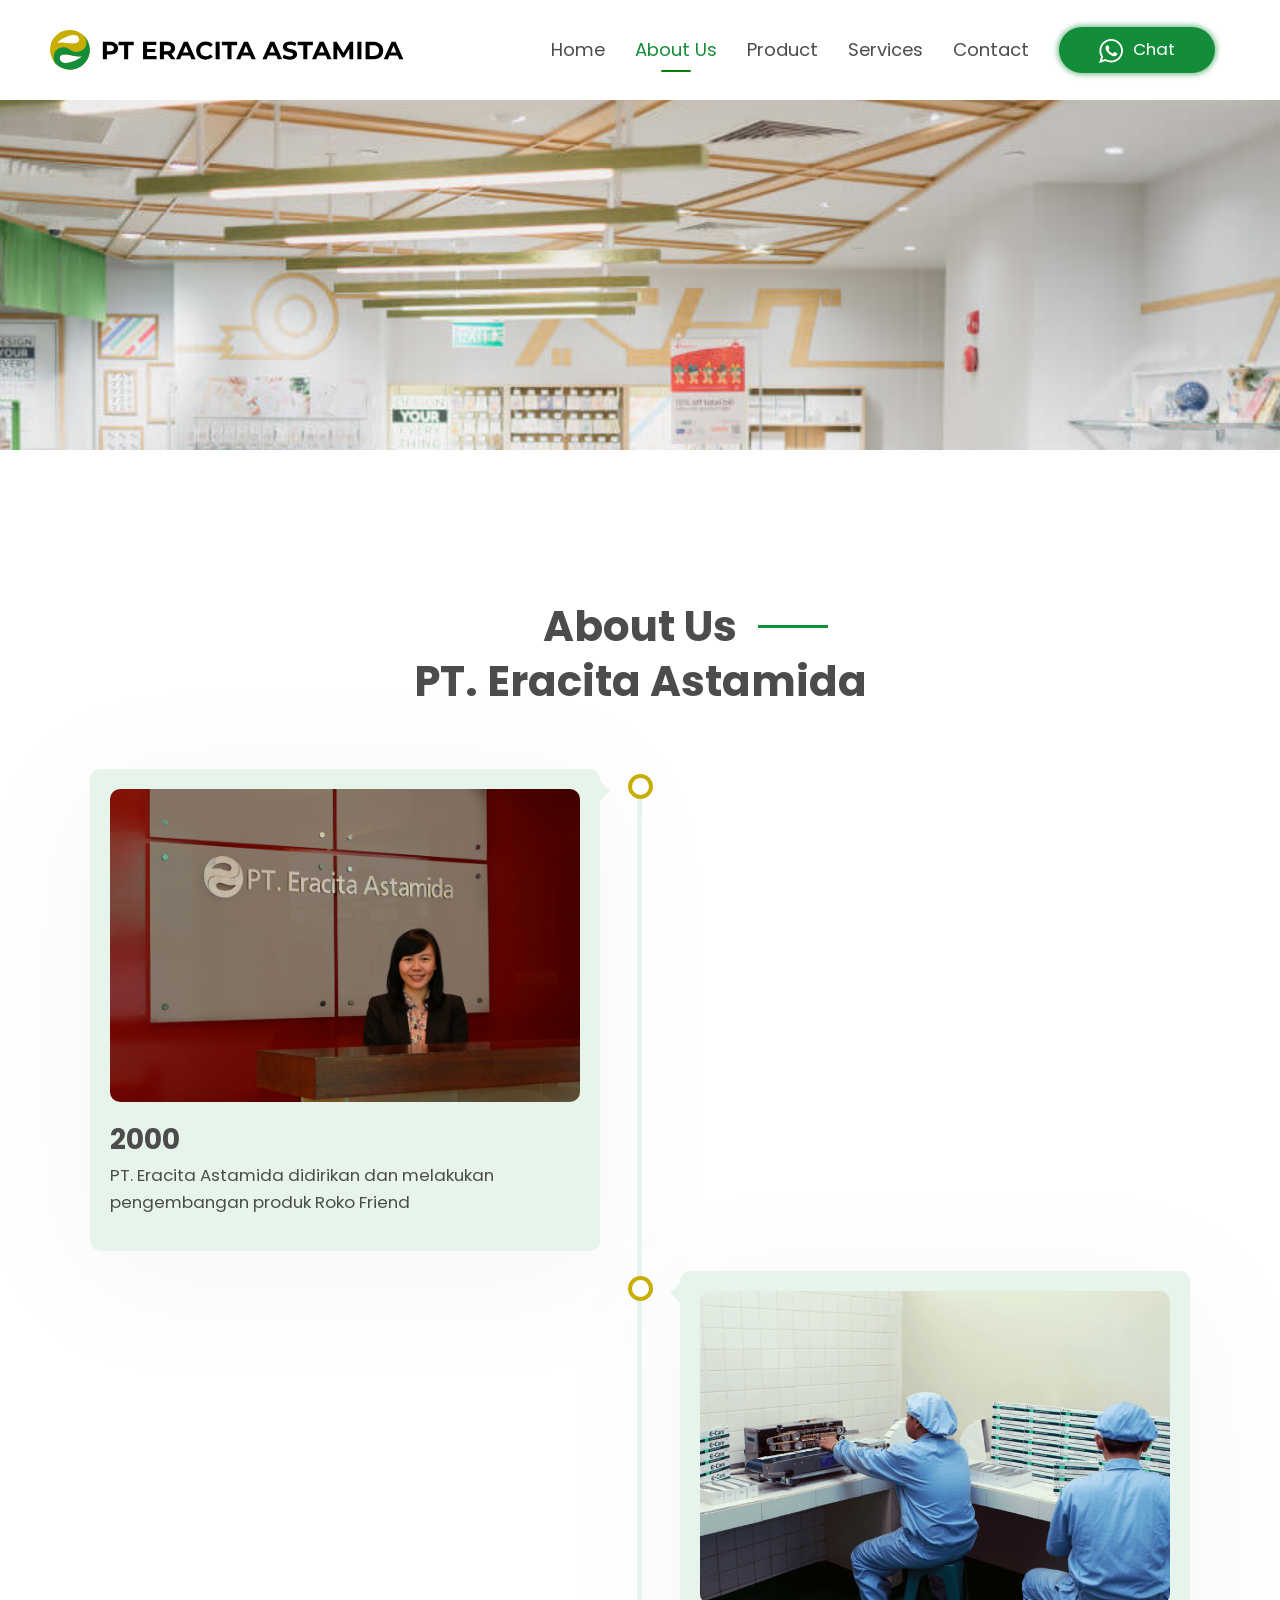
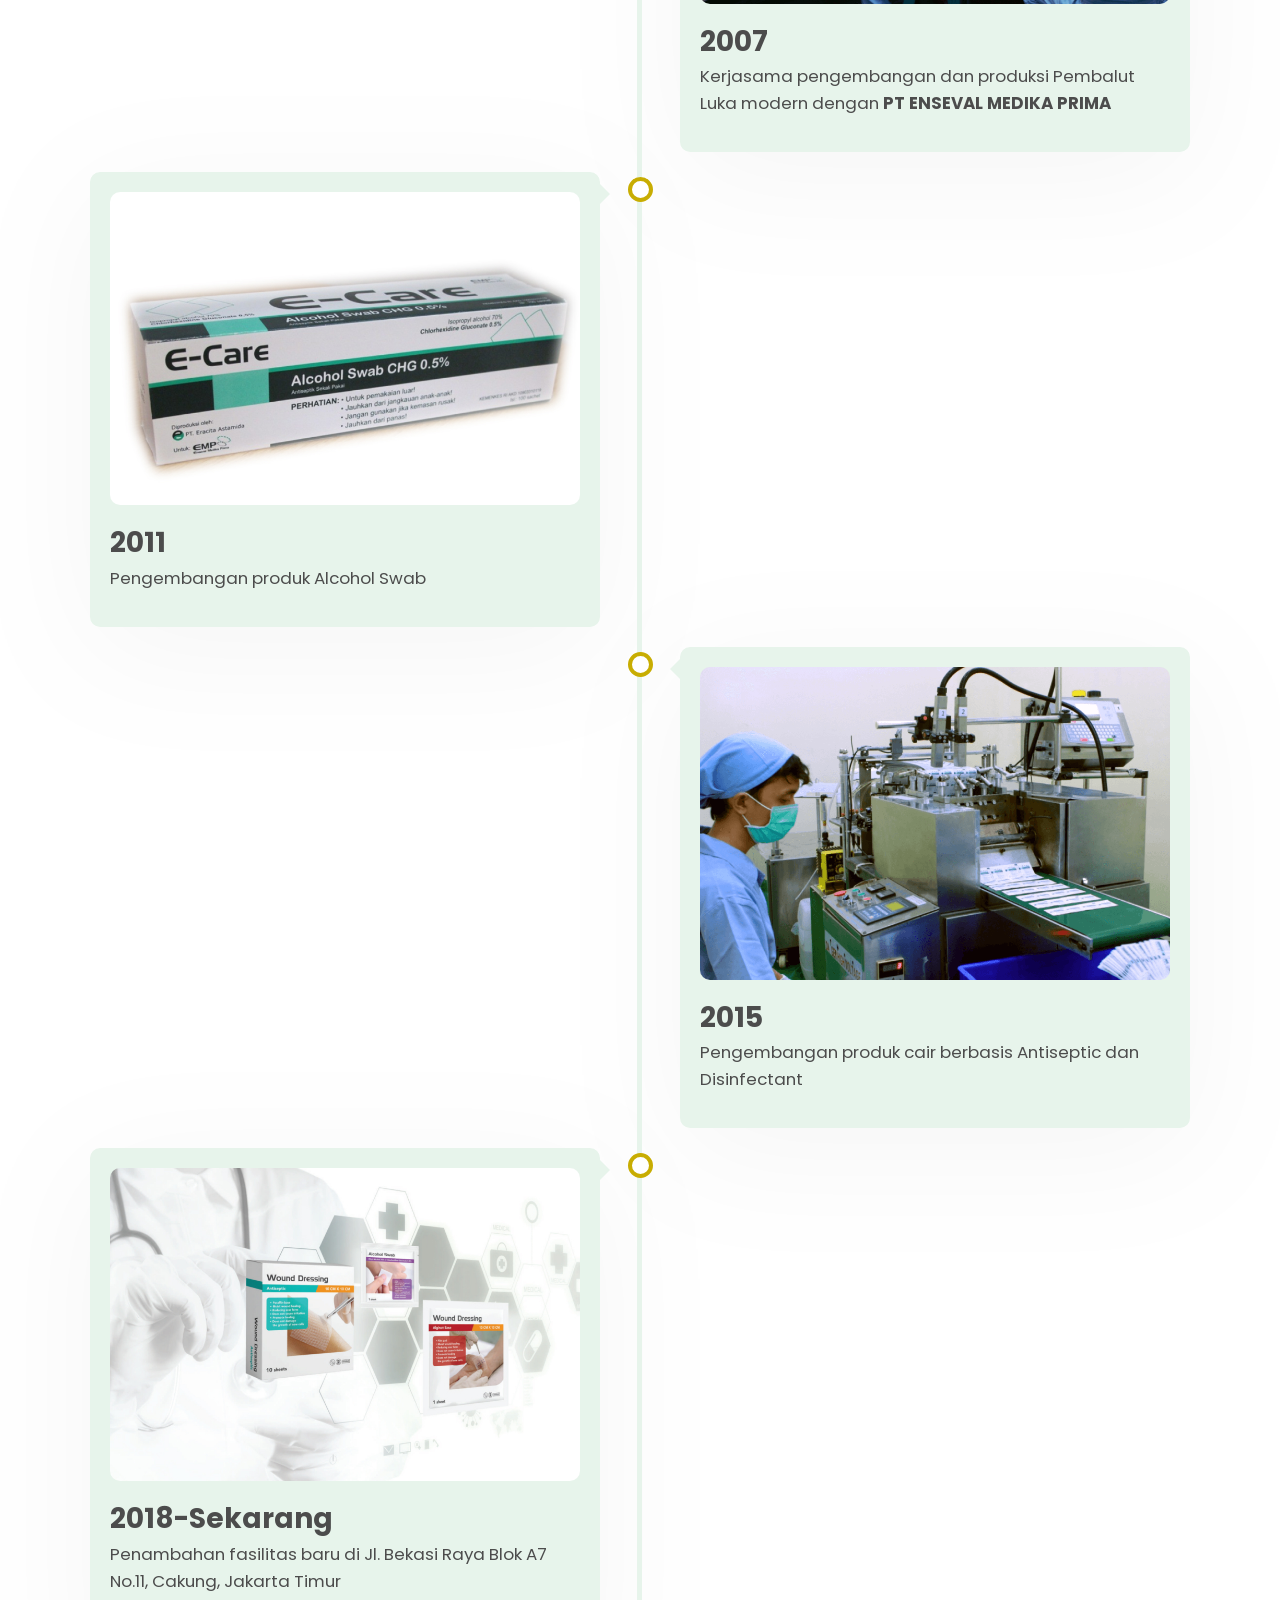
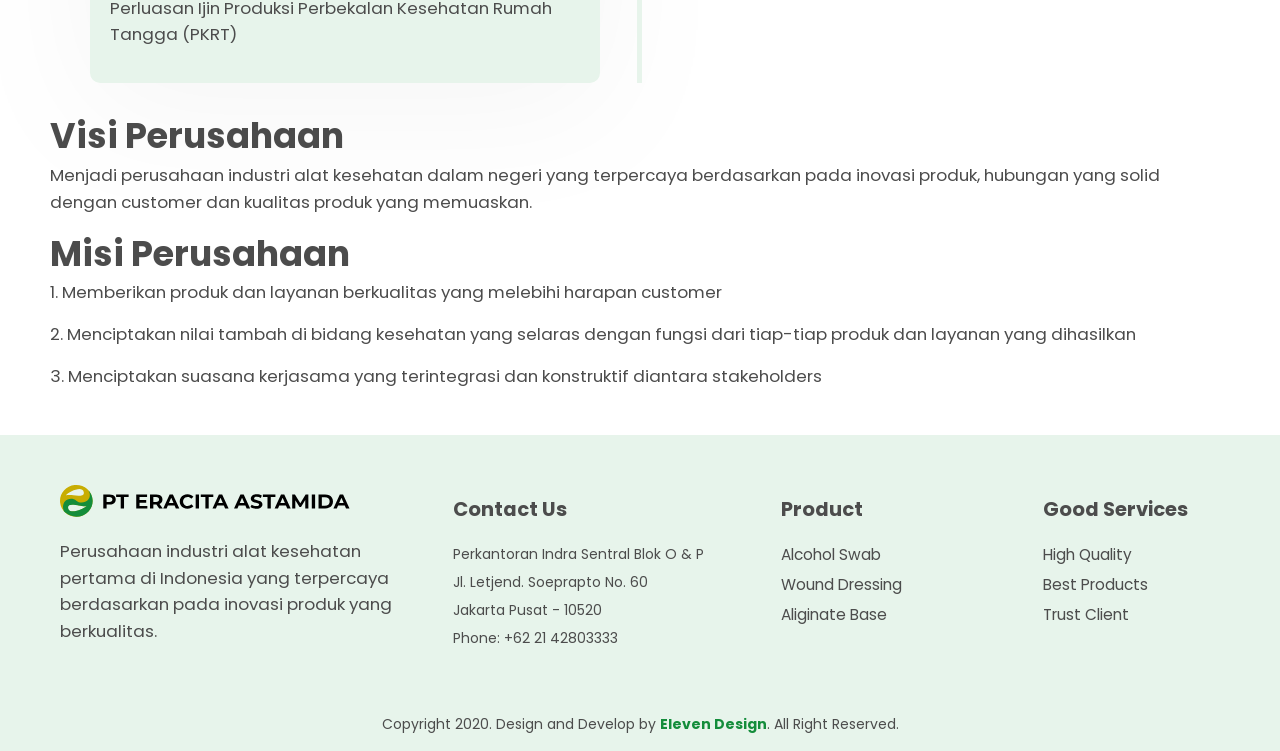
==== about.html @ c73af358 "First Push" ====
<!DOCTYPE html>
<html lang="en">
<head>
    <meta charset="UTF-8">
    <meta name="viewport" content="width=device-width, initial-scale=1.0">
    <meta http-equiv="X-UA-Compatible" content="ie=edge">
    <title>Eracita Astamida - Industri Alat Kesehatan dan Medis di Indonesia</title>
    <meta name="description" content="Leading Sector Industri Alat Kesehatan dan Medis di Indonesia">
    <meta name="keywords" content="alat kesehatan, alat medis, kosmetik, skin care, industri kesehatan, farmasi">
    <link rel="shortcut icon" href="images/favicon.png" type="image/x-icon">

    <!-- CSS -->
    <link type="text/css" rel="stylesheet" href="css/style.min.css" />
    <link type="text/css" rel="stylesheet" href="css/animate.min.css" />
    <link type="text/css" rel="stylesheet" href="js/slick/slick.css">
    <link type="text/css" rel="stylesheet" href="js/slick/slick-theme.css">

    <!-- Font -->
    <link href="https://fonts.googleapis.com/css?family=Poppins&display=swap" rel="stylesheet">
    <link href="https://fonts.googleapis.com/css?family=Noto+Sans&display=swap" rel="stylesheet">
    <link href="https://fonts.googleapis.com/css?family=Playfair+Display&display=swap" rel="stylesheet">
</head>
<body>

    <!--Header-->
    <div class="header">
      <div class="container">    
        <nav>
          <div class="logo">
            <a href="index.html">
              <img src="images/logo-eracita.svg" alt="">
            </a>
          </div>
          <div class="navigation">
            <ul>
              <li><a href="index.html">Home</a></li>
              <li class="active"><a href="about.html">About Us</a></li>
              <li><a href="product.html">Product</a></li>
              <li><a href="services.html">Services</a></li>
              <li><a href="contact.html">Contact</a></li>
              <li class="navigation__cta">
                <a href="https://api.whatsapp.com/send?phone=6285776097775&text=Hallo%20Eracita%20Astamida,%20Saya%20ingin%20menanyakan%20sesuatu%20untuk%20Kerjasama."
                    class="btn btn__primary"
                    target="_blank"
                >
                  <i><img src="images/svg/whatsapp.svg" alt=""></i>
                  Chat
                </a>
              </li>
            </ul>
          </div>
          <!--Hamburger Menu-->
          <div class="visible-xs menu__mobile">
            <div id="nav-icon1">
              <span></span>
              <span></span>
              <span></span>
            </div>
          </div>
        </nav>      
      </div>
    </div>

    <!-- Banner Page -->
    <div class="banner banner__about"></div>

    <!-- About -->
    <section class="page about valign" id="about">      
      <div class="container">
        <!--About Us-->
        <div class="page__title text-center">
          <h1 class="wow fadeInUp">
            About Us <br> 
            PT. Eracita Astamida
          </h1>
        </div>
        <!--Timeline-->
        <div class="timeline">
          <div class="wrapper left">
            <div class="content">
              <div class="image">
                <img src="images/about-1.jpg" alt="">
              </div>
              <h2>2000</h2>
              <p> 
                PT. Eracita Astamida didirikan dan melakukan pengembangan produk Roko Friend
              </p>
            </div>
          </div>
          <div class="wrapper right">
            <div class="content">
              <div class="image">
                <img src="images/slide3.png" alt="">
              </div>
              <h2>2007</h2>
              <p> 
                Kerjasama pengembangan dan produksi Pembalut Luka modern dengan <strong> PT ENSEVAL MEDIKA PRIMA </strong>
              </p>
            </div>
          </div>
          <div class="wrapper left">
            <div class="content">
              <div class="image">
                <img src="images/about-2.jpg" alt="">
              </div>
              <h2>2011</h2>
              <p> 
                Pengembangan produk Alcohol Swab
              </p>
            </div>
          </div>
          <div class="wrapper right">
            <div class="content">
              <div class="image">
                <img src="images/slide2.png" alt="">
              </div>
              <h2>2015</h2>
              <p> 
                Pengembangan produk cair berbasis Antiseptic dan Disinfectant
              </p>
            </div>
          </div>
          <div class="wrapper left">
            <div class="content">
              <div class="image">
                <img src="images/banner-5.jpg" alt="">
              </div>
              <h2>2018-Sekarang</h2>
              <p> 
                Penambahan fasilitas baru di Jl. Bekasi Raya Blok A7 No.11, Cakung, Jakarta Timur
                <br>
                Perluasan Ijin Produksi Perbekalan Kesehatan Rumah Tangga (PKRT)      
              </p>
            </div>
          </div>
        </div>

        <div class="visi-misi mt2">
          <!--Visi-->
          <h1 class="wow fadeInUp">
            Visi Perusahaan
          </h1>
          <div class="page__content">
            <p class="wow fadeInUp">Menjadi perusahaan industri alat kesehatan dalam negeri yang terpercaya berdasarkan pada inovasi produk, hubungan yang solid dengan customer dan kualitas produk yang memuaskan.</p>
          </div>
          <!--Misi-->
          <h1 class="wow fadeInUp">
            Misi Perusahaan
          </h1>
          <div class="page__content wow fadeInUp">          
            <p>1. Memberikan produk dan layanan berkualitas yang melebihi harapan customer</p>
            <p>2. Menciptakan nilai tambah di bidang kesehatan yang selaras dengan fungsi dari tiap-tiap produk dan layanan yang dihasilkan</p>
            <p>3. Menciptakan suasana kerjasama yang terintegrasi dan konstruktif diantara stakeholders</p>            
          </div>
        </div>
      </div>
    </section>

    <!-- Footer -->
    <footer class="footer page__half valign">
      <div class="container">
        <div class="row footer__content">
          <div class="col-sm-4 wow fadeInUp" data-wow-duration="1s" data-wow-delay="0.8s">
            <div class="brand">
              <div class="logo">
                <img src="images/logo-eracita.svg" alt="">
              </div>
              <p>Perusahaan industri alat kesehatan pertama di Indonesia yang terpercaya berdasarkan pada inovasi produk yang berkualitas. </p>
            </div>  
          </div>
          <div class="col-sm-8">
            <div class="details">
              <div class="row subinfo">
                <div class="col-sm-5 item wow fadeInUp" data-wow-duration="1s" data-wow-delay="1.1s">
                  <div class="item__title">
                    Contact Us
                  </div>
                  <div class="item__desc">          
                      <ul>
                        <li>Perkantoran Indra Sentral Blok O & P</li>
                        <li>Jl. Letjend. Soeprapto No. 60</li>
                        <li>Jakarta Pusat - 10520</li>
                        <li>Phone: +62 21 42803333</li>
                      </ul>   
                  </div>
                </div>
                <div class="col-sm-4 item wow fadeInUp" data-wow-duration="1s" data-wow-delay="1.4s">
                  <div class="item__title">
                    Product
                  </div>
                  <div class="item__desc">
                    <ul>
                      <li><a href="">Alcohol Swab</a></li>
                      <li><a href="">Wound Dressing</a></li>
                      <li><a href="">Aliginate Base</a></li>
                    </ul>
                  </div>
                </div>
                <div class="col-sm-3 item wow fadeInUp" data-wow-duration="1s" data-wow-delay="1.7s">
                  <div class="item__title">
                    Good Services
                  </div>
                  <div class="item__desc">
                    <ul>
                      <li><a href="">High Quality</a></li>
                      <li><a href="">Best Products</a></li>
                      <li><a href="">Trust Client</a></li>
                    </ul>
                  </div>
                </div>
              </div>
            </div>
          </div>
        </div>
        <div class="copyright">
            <p>Copyright 2020. Design and Develop by <a href="http://eleven.iceass.id" target="_blank"> Eleven Design</a>. All Right Reserved.</p>
        </div>
      </div>
    </footer>

    <!--Back to Top-->
    <div class="backtop">
      <img src="images/svg/arrow-up.svg" alt="">
    </div>

    <!-- Plugin Js -->
    <script src="js/jquery.min.js"  type="text/javascript"></script>
    <script src="js/slick/slick.min.js"  type="text/javascript"></script>
    <script src="js/wow.min.js" type="text/javascript"></script>
    <script src="js/main.js"  type="text/javascript"></script>

</body>
</html>
---- css/style.min.css ----
/*=================================================================
    Company      : Eleven Digital Creative 
    Document     : CSS
    Author       : Muhamad Ambrikom Tidar
    Project Name : Eracita Astamida - Company Profile
    Year		 : 2020
=================================================================*/
/*--------------------------------------------------------------
>>> TABLE OF CONTENTS BASE CSS Documentation:
----------------------------------------------------------------
1.0 Color Base
	1.1 Font Color
  1.2 Social Color
  1.3 Gradient
2.0 Font
3.0 Media Query
  3.1 Grid
4.0 Animation
  4.1 Scale
  4.2 Position
5.0 Utilities
  5.1 Border
  5.2 Clearing

--------------------------------------------------------------*/
@font-face {
  font-family: 'proxima_novaregular';
  src: url("../fonts/proximanova-regular-webfont.woff2") format("woff2"), url("../fonts/proximanova-regular-webfont.woff") format("woff");
  font-weight: normal;
  font-style: normal;
}

*, *:before, *:after {
  box-sizing: border-box;
}

html {
  margin: 0;
  padding: 0;
  scroll-behavior: smooth;
}

body {
  background: #ffffff;
  font-family: "Poppins", sans-serif;
  font-size: 14px;
  font-weight: 400;
  line-height: 1.3;
  -webkit-text-size-adjust: 100%;
  -ms-text-size-adjust: 100%;
  -webkit-font-smoothing: antialiased;
  margin: 0;
  padding: 0;
}

article,
aside,
details,
figcaption,
figure,
footer,
header,
hgroup,
nav,
section {
  display: block;
}

a {
  color: inherit;
  text-decoration: none;
  vertical-align: top;
  outline: 0;
  transition: all 0.2s ease;
}

a:hover {
  text-decoration: none;
}

a:focus,
button:focus {
  outline: 0;
  outline: -webkit-focus-ring-color auto 0;
  outline-offset: 0;
}

img {
  max-width: 100%;
  width: auto;
  height: auto;
  vertical-align: top;
  border: 0;
  -ms-interpolation-mode: bicubic;
}

table {
  border-collapse: collapse;
}

iframe {
  border: none;
  vertical-align: top;
}

li, ul, ol {
  margin: 0;
  padding: 0;
}

ul li {
  display: inline-block;
  list-style: none;
  vertical-align: top;
}

input,
button,
select,
textarea {
  font-family: inherit;
  font-size: inherit;
  line-height: inherit;
}

input:focus::-webkit-input-placeholder,
input:focus:-moz-placeholder,
input:focus::-moz-placeholder,
input:focus:-ms-input-placeholder {
  color: transparent;
}

input[type=button],
input[type=checkbox],
input[type=radio],
input[type=reset],
input[type=submit],
label, select {
  cursor: pointer;
}

input[type=search] {
  box-sizing: content-box;
  -webkit-appearance: textfield;
}

input[type=search]::-webkit-search-cancel-button,
input[type=search]::-webkit-search-decoration {
  -webkit-appearance: none;
}

button, input[type="button"],
input[type="checkbox"],
input[type="radio"],
input[type="reset"],
input[type="submit"],
label,
select {
  cursor: pointer;
}

textarea {
  overflow: auto;
  vertical-align: top;
}

h1, h2, h3, h4, h5, h6 {
  margin: 0;
  line-height: 1.2;
  color: inherit;
  text-rendering: optimizelegibility;
}

h1, h2, h3 {
  line-height: 1.3;
}

h1 {
  font-size: 2.5em;
}

h2 {
  font-size: 2em;
}

h3 {
  font-size: 1.2857em;
}

h4 {
  font-size: 1em;
}

h5 {
  font-size: .9375em;
}

h6 {
  font-size: .786em;
}

p {
  line-height: 1.6;
  margin: 3px 0 15px;
}

@media (min-width: 768px) {
  .container {
    width: 750px;
  }
}

@media (min-width: 992px) {
  .container {
    width: 970px;
  }
}

@media (min-width: 1200px) {
  .container {
    width: 1100px;
  }
}

img {
  vertical-align: middle;
}

.img-responsive {
  display: block;
  max-width: 100%;
  height: auto;
  width: 100%;
}

.container {
  margin-right: auto;
  margin-left: auto;
  padding-left: 10px;
  padding-right: 10px;
}

.row {
  margin-left: -10px;
  margin-right: -10px;
}

.container-fluid {
  margin-right: auto;
  margin-left: auto;
}

.col-xs-1, .col-sm-1, .col-md-1, .col-lg-1, .col-xs-2, .col-sm-2, .col-md-2, .col-lg-2, .col-xs-3, .col-sm-3, .col-md-3, .col-lg-3, .col-xs-4, .col-sm-4, .col-md-4, .col-lg-4, .col-xs-5, .col-sm-5, .col-md-5, .col-lg-5, .col-xs-6, .col-sm-6, .col-md-6, .col-lg-6, .col-xs-7, .col-sm-7, .col-md-7, .col-lg-7, .col-xs-8, .col-sm-8, .col-md-8, .col-lg-8, .col-xs-9, .col-sm-9, .col-md-9, .col-lg-9, .col-xs-10, .col-sm-10, .col-md-10, .col-lg-10, .col-xs-11, .col-sm-11, .col-md-11, .col-lg-11, .col-xs-12, .col-sm-12, .col-md-12, .col-lg-12 {
  position: relative;
  min-height: 1px;
  padding-left: 10px;
  padding-right: 10px;
}

.col-xs-1, .col-xs-2, .col-xs-3, .col-xs-4, .col-xs-5, .col-xs-6, .col-xs-7, .col-xs-8, .col-xs-9, .col-xs-10, .col-xs-11, .col-xs-12 {
  float: left;
}

.col-xs-12 {
  width: 100%;
}

.col-xs-11 {
  width: 91.66666667%;
}

.col-xs-10 {
  width: 83.33333333%;
}

.col-xs-9 {
  width: 75%;
}

.col-xs-8 {
  width: 66.66666667%;
}

.col-xs-7 {
  width: 58.33333333%;
}

.col-xs-6 {
  width: 50%;
}

.col-xs-5 {
  width: 41.66666667%;
}

.col-xs-4 {
  width: 33.33333333%;
}

.col-xs-3 {
  width: 25%;
}

.col-xs-2 {
  width: 16.66666667%;
}

.col-xs-1 {
  width: 8.33333333%;
}

.col-xs-pull-12 {
  right: 100%;
}

.col-xs-pull-11 {
  right: 91.66666667%;
}

.col-xs-pull-10 {
  right: 83.33333333%;
}

.col-xs-pull-9 {
  right: 75%;
}

.col-xs-pull-8 {
  right: 66.66666667%;
}

.col-xs-pull-7 {
  right: 58.33333333%;
}

.col-xs-pull-6 {
  right: 50%;
}

.col-xs-pull-5 {
  right: 41.66666667%;
}

.col-xs-pull-4 {
  right: 33.33333333%;
}

.col-xs-pull-3 {
  right: 25%;
}

.col-xs-pull-2 {
  right: 16.66666667%;
}

.col-xs-pull-1 {
  right: 8.33333333%;
}

.col-xs-pull-0 {
  right: auto;
}

.col-xs-push-12 {
  left: 100%;
}

.col-xs-push-11 {
  left: 91.66666667%;
}

.col-xs-push-10 {
  left: 83.33333333%;
}

.col-xs-push-9 {
  left: 75%;
}

.col-xs-push-8 {
  left: 66.66666667%;
}

.col-xs-push-7 {
  left: 58.33333333%;
}

.col-xs-push-6 {
  left: 50%;
}

.col-xs-push-5 {
  left: 41.66666667%;
}

.col-xs-push-4 {
  left: 33.33333333%;
}

.col-xs-push-3 {
  left: 25%;
}

.col-xs-push-2 {
  left: 16.66666667%;
}

.col-xs-push-1 {
  left: 8.33333333%;
}

.col-xs-push-0 {
  left: auto;
}

.col-xs-offset-12 {
  margin-left: 100%;
}

.col-xs-offset-11 {
  margin-left: 91.66666667%;
}

.col-xs-offset-10 {
  margin-left: 83.33333333%;
}

.col-xs-offset-9 {
  margin-left: 75%;
}

.col-xs-offset-8 {
  margin-left: 66.66666667%;
}

.col-xs-offset-7 {
  margin-left: 58.33333333%;
}

.col-xs-offset-6 {
  margin-left: 50%;
}

.col-xs-offset-5 {
  margin-left: 41.66666667%;
}

.col-xs-offset-4 {
  margin-left: 33.33333333%;
}

.col-xs-offset-3 {
  margin-left: 25%;
}

.col-xs-offset-2 {
  margin-left: 16.66666667%;
}

.col-xs-offset-1 {
  margin-left: 8.33333333%;
}

.col-xs-offset-0 {
  margin-left: 0%;
}

@media (min-width: 768px) {
  .col-sm-1, .col-sm-2, .col-sm-3, .col-sm-4, .col-sm-5, .col-sm-6, .col-sm-7, .col-sm-8, .col-sm-9, .col-sm-10, .col-sm-11, .col-sm-12 {
    float: left;
  }
  .col-sm-12 {
    width: 100%;
  }
  .col-sm-11 {
    width: 91.66666667%;
  }
  .col-sm-10 {
    width: 83.33333333%;
  }
  .col-sm-9 {
    width: 75%;
  }
  .col-sm-8 {
    width: 66.66666667%;
  }
  .col-sm-7 {
    width: 58.33333333%;
  }
  .col-sm-6 {
    width: 50%;
  }
  .col-sm-5 {
    width: 41.66666667%;
  }
  .col-sm-4 {
    width: 33.33333333%;
  }
  .col-sm-3 {
    width: 25%;
  }
  .col-sm-2 {
    width: 16.66666667%;
  }
  .col-sm-1 {
    width: 8.33333333%;
  }
}

@media (min-width: 992px) {
  .col-md-1, .col-md-2, .col-md-3, .col-md-4, .col-md-5, .col-md-6, .col-md-7, .col-md-8, .col-md-9, .col-md-10, .col-md-11, .col-md-12 {
    float: left;
  }
  .col-md-12 {
    width: 100%;
  }
  .col-md-11 {
    width: 91.66666667%;
  }
  .col-md-10 {
    width: 83.33333333%;
  }
  .col-md-9 {
    width: 75%;
  }
  .col-md-8 {
    width: 66.66666667%;
  }
  .col-md-7 {
    width: 58.33333333%;
  }
  .col-md-6 {
    width: 50%;
  }
  .col-md-5 {
    width: 41.66666667%;
  }
  .col-md-4 {
    width: 33.33333333%;
  }
  .col-md-3 {
    width: 25%;
  }
  .col-md-2 {
    width: 16.66666667%;
  }
  .col-md-1 {
    width: 8.33333333%;
  }
}

@media (min-width: 1200px) {
  .col-lg-1, .col-lg-2, .col-lg-3, .col-lg-4, .col-lg-5, .col-lg-6, .col-lg-7, .col-lg-8, .col-lg-9, .col-lg-10, .col-lg-11, .col-lg-12 {
    float: left;
  }
  .col-lg-12 {
    width: 100%;
  }
  .col-lg-11 {
    width: 91.66666667%;
  }
  .col-lg-10 {
    width: 83.33333333%;
  }
  .col-lg-9 {
    width: 75%;
  }
  .col-lg-8 {
    width: 66.66666667%;
  }
  .col-lg-7 {
    width: 58.33333333%;
  }
  .col-lg-6 {
    width: 50%;
  }
  .col-lg-5 {
    width: 41.66666667%;
  }
  .col-lg-4 {
    width: 33.33333333%;
  }
  .col-lg-3 {
    width: 25%;
  }
  .col-lg-2 {
    width: 16.66666667%;
  }
  .col-lg-1 {
    width: 8.33333333%;
  }
}

.visible-xs,
.visible-sm,
.visible-md,
.visible-lg {
  display: none !important;
}

@media (max-width: 767px) {
  .visible-xs {
    display: block !important;
  }
  table.visible-xs {
    display: table !important;
  }
  tr.visible-xs {
    display: table-row !important;
  }
  th.visible-xs,
  td.visible-xs {
    display: table-cell !important;
  }
}

@media (max-width: 767px) {
  .visible-xs-block {
    display: block !important;
  }
}

@media (max-width: 767px) {
  .visible-xs-inline {
    display: inline !important;
  }
}

@media (max-width: 767px) {
  .visible-xs-inline-block {
    display: inline-block !important;
  }
}

@media (min-width: 768px) and (max-width: 991px) {
  .visible-sm {
    display: block !important;
  }
  table.visible-sm {
    display: table !important;
  }
  tr.visible-sm {
    display: table-row !important;
  }
  th.visible-sm,
  td.visible-sm {
    display: table-cell !important;
  }
}

@media (min-width: 768px) and (max-width: 991px) {
  .visible-sm-block {
    display: block !important;
  }
}

@media (min-width: 768px) and (max-width: 991px) {
  .visible-sm-inline {
    display: inline !important;
  }
}

@media (min-width: 768px) and (max-width: 991px) {
  .visible-sm-inline-block {
    display: inline-block !important;
  }
}

@media (min-width: 992px) and (max-width: 1199px) {
  .visible-md {
    display: block !important;
  }
  table.visible-md {
    display: table !important;
  }
  tr.visible-md {
    display: table-row !important;
  }
  th.visible-md,
  td.visible-md {
    display: table-cell !important;
  }
}

@media (min-width: 992px) and (max-width: 1199px) {
  .visible-md-block {
    display: block !important;
  }
}

@media (min-width: 992px) and (max-width: 1199px) {
  .visible-md-inline {
    display: inline !important;
  }
}

@media (min-width: 992px) and (max-width: 1199px) {
  .visible-md-inline-block {
    display: inline-block !important;
  }
}

@media (min-width: 1200px) {
  .visible-lg {
    display: block !important;
  }
  table.visible-lg {
    display: table !important;
  }
  tr.visible-lg {
    display: table-row !important;
  }
  th.visible-lg,
  td.visible-lg {
    display: table-cell !important;
  }
}

@media (min-width: 1200px) {
  .visible-lg-block {
    display: block !important;
  }
}

@media (min-width: 1200px) {
  .visible-lg-inline {
    display: inline !important;
  }
}

@media (min-width: 1200px) {
  .visible-lg-inline-block {
    display: inline-block !important;
  }
}

@media (max-width: 767px) {
  .hidden-xs {
    display: none !important;
  }
}

@media (min-width: 768px) and (max-width: 991px) {
  .hidden-sm {
    display: none !important;
  }
}

@media (min-width: 992px) and (max-width: 1199px) {
  .hidden-md {
    display: none !important;
  }
}

@media (min-width: 1200px) {
  .hidden-lg {
    display: none !important;
  }
}

/*--------------------------------------------------------------
>>> TABLE OF CONTENTS Utilities CSS Documentation:
----------------------------------------------------------------
1.0 Clearing
2.0 Centering Layout
3.0 Component
4.0 Margin
--------------------------------------------------------------*/
.clearfix:after,
.clearfix:before,
.row:after,
.row:before {
  display: table;
  content: "";
  line-height: 0;
}

.clearfix:after,
.row:after {
  clear: both;
}

.centerElement {
  display: flex;
  flex-direction: column;
  justify-content: center;
  align-content: center;
  width: 100%;
  height: 100%;
}

.text-center {
  text-align: center;
}

.display-table {
  display: table;
  width: 100%;
  height: 100%;
  position: relative;
  z-index: 1;
}

.display-center {
  display: table-cell;
  vertical-align: middle;
  width: 100%;
  height: 100%;
}

.center-block {
  display: block;
  margin-left: auto;
  margin-right: auto;
  float: none;
  text-align: center;
}

.container__full {
  height: 100%;
}

.round-1 {
  box-shadow: 0px 6px 10px rgba(0, 0, 0, 0.2);
  overflow: hidden;
  border-top-right-radius: 50px;
  border-bottom-left-radius: 50px;
}

.round-2 {
  box-shadow: 0px 6px 10px rgba(0, 0, 0, 0.2);
  overflow: hidden;
  border-bottom-right-radius: 50px;
  border-top-left-radius: 50px;
}

.btn {
  display: inline-block;
  text-align: center;
  vertical-align: middle;
  font-size: 14px;
  line-height: 1.5;
  padding: 10px 40px;
  border-radius: 30px;
  transition: all 0.5s ease;
}

.btn__primary {
  background: #148D3B;
  color: #ffffff;
  box-shadow: 0px 0px 5px 2px rgba(20, 141, 59, 0.5);
  transform: translateY(0);
}

.btn__primary:hover {
  box-shadow: 0px 0px 20px 2px rgba(20, 141, 59, 0.5);
}

.btn__outline {
  background: #ffffff;
  color: #148D3B !important;
}

a {
  transition: all 0.2s ease;
}

#scrollMouse {
  bottom: 30px;
  position: absolute;
  left: 0;
  z-index: 2;
  right: 0;
  margin: auto;
  text-align: center;
  width: 25px;
}

@media (max-width: 768px) {
  #scrollMouse {
    bottom: 10px;
  }
}

#scrollMouse .wheel {
  height: 9px;
  width: 1px;
  display: block;
  margin: 5px auto;
  background: #148D3B;
  position: relative;
}

#scrollMouse .wheel {
  -webkit-animation: mouse-wheel 1.2s ease infinite;
  -moz-animation: mouse-wheel 1.2s ease infinite;
}

#scrollMouse span {
  display: block;
  width: 10px;
  height: 10px;
  transform: rotate(45deg);
  border-right: 1px solid #148D3B;
  border-bottom: 1px solid #148D3B;
  margin: 0px auto;
}

#scrollMouse .unu {
  margin-top: 3px;
}

#scrollMouse .unu,
#scrollMouse .doi,
#scrollMouse .trei {
  -webkit-animation: mouse-scroll 1s infinite;
  -moz-animation: mouse-scroll 1s infinite;
}

#scrollMouse .unu {
  -webkit-animation-delay: .1s;
  -moz-animation-delay: .1s;
  -webkit-animation-direction: alternate;
}

#scrollMouse .doi {
  -webkit-animation-delay: .2s;
  -moz-animation-delay: .2s;
  -webkit-animation-direction: alternate;
}

#scrollMouse .trei {
  -webkit-animation-delay: .3s;
  -moz-animation-delay: .3s;
  -webkit-animation-direction: alternate;
}

#scrollMouse .mouse {
  height: 40px;
  width: 25px;
  border-radius: 15px;
  transform: none;
  border: 1.5px solid #148D3B;
}

@keyframes mouse-scroll {
  0% {
    opacity: 0;
  }
  50% {
    opacity: 0.5;
  }
  100% {
    opacity: 1;
  }
}

.mt1 {
  margin-top: 10px;
}

.mt2 {
  margin-top: 20px;
}

.mt3 {
  margin-top: 30px;
}

.backtop {
  position: fixed;
  bottom: 50px;
  right: 50px;
  background: #148D3B;
  border-radius: 50%;
  padding: 10px;
  box-shadow: 0px 10px 10px #cccccc;
  height: 45px;
  width: 45px;
  transition: all 0.4s ease;
  display: none;
  z-index: 99;
}

.backtop:hover {
  cursor: pointer;
  background: #148D3B;
}

@media (max-width: 768px) {
  .backtop {
    bottom: 20px;
    right: 20px;
  }
}

/* Icon 1 */
#nav-icon1 {
  width: 60px;
  height: 45px;
  position: relative;
  transform: rotate(0deg);
  transition: .5s ease-in-out;
  cursor: pointer;
  transform: scale(0.5);
}

#nav-icon1 span {
  display: block;
  position: absolute;
  height: 9px;
  width: 100%;
  background: #148D3B;
  border-radius: 9px;
  opacity: 1;
  left: 0;
  transform: rotate(0deg);
  transition: .25s ease-in-out;
  z-index: 100;
}

#nav-icon1 span:nth-child(1) {
  top: 0px;
}

#nav-icon1 span:nth-child(2) {
  top: 18px;
  width: 60%;
}

#nav-icon1 span:nth-child(3) {
  top: 36px;
}

#nav-icon1.open span:nth-child(1) {
  top: 18px;
  transform: rotate(135deg);
}

#nav-icon1.open span:nth-child(2) {
  opacity: 0;
  left: -60px;
}

#nav-icon1.open span:nth-child(3) {
  top: 18px;
  transform: rotate(-135deg);
}

.title-main {
  position: relative;
}

.title-main h1 {
  text-align: center;
  font-size: 3em;
  margin: 20px auto;
}

@media (max-width: 768px) {
  .title-main h1 {
    font-size: 2em;
  }
}

.title-main:after {
  content: '';
  position: absolute;
  bottom: 0;
  right: 0;
  left: 0;
  margin: auto;
  height: 3px;
  width: 70px;
  background: #148D3B;
}

@media (max-width: 768px) {
  .title-main:after {
    bottom: -10px;
  }
}

.tab {
  background: #ffffff;
  border: 1px solid #ccc;
  padding: 5px 12px;
  border-radius: 20px;
  display: inline-flex;
  margin-right: 10px;
  cursor: pointer;
  white-space: nowrap;
  transition: all .3s ease-in-out;
}

@media (max-width: 768px) {
  .tab {
    display: inline-block;
    margin-right: 4px;
    margin-bottom: 6px;
  }
}

.tab:hover {
  background: #E7F4EB;
  border: 1px solid #148D3B;
}

.tab.active {
  background: #148D3B;
  color: #ffffff;
  border: 1px solid #148D3B;
}

.tab-wrapper {
  display: flex;
  margin: 20px auto;
}

@media (max-width: 768px) {
  .tab-wrapper {
    overflow-x: scroll;
    display: block;
    text-align: center;
  }
}

.tab-content {
  display: flex;
  flex-wrap: wrap;
  justify-content: flex-start;
  width: 100%;
}

@media (min-width: 768px) {
  .tab-content {
    margin-left: -8px;
    margin-right: -8px;
  }
}

.tab-content__item {
  width: calc(100%/4);
  padding: 8px;
  display: flex;
}

@media (max-width: 768px) {
  .tab-content__item {
    padding: 4px;
    width: calc(100%/1);
  }
}

.card {
  background: #ffffff;
  box-shadow: 0 0 24px -4px rgba(0, 0, 0, 0.12);
  border-radius: 16px;
  padding: 8px;
  display: flex;
  flex-direction: column;
  margin-bottom: 10px;
}

.card__name {
  padding: 10px;
  flex: 1 0 auto;
}

.card__name--title {
  font-size: 1.5em;
  font-weight: 600;
  line-height: 1.5;
  margin-bottom: 10px;
}

.card__name--desc {
  line-height: normal;
  color: #848484;
  flex: 1 0 auto;
}

.card__foot {
  padding: 10px;
}

.label {
  height: 16px;
  padding: 0 8px;
  display: inline-flex;
  align-items: center;
  font-size: 12px;
  line-height: 0;
  letter-spacing: 0.8px;
  text-decoration: none;
  color: #ffffff;
  border-radius: 16px;
  background-color: #f1f1f1;
  white-space: nowrap;
  text-transform: capitalize;
}

.label--info {
  background-color: #0eb3ff;
}

.label--success {
  background-color: #9bce59;
}

.label--warning {
  background-color: #f8a33f;
}

.label--danger {
  background-color: #f25b61;
}

.label--default {
  background-color: #54bfba;
}

/*--------------------------------------------------------------
>>> TABLE OF CONTENTS Main CSS Documentation:
----------------------------------------------------------------
0.0 Main Utilities
1.0 Cover
  1.1 Header 
2.0 Services

--------------------------------------------------------------*/
body {
  color: #4C4C4C;
}

@media (min-width: 1200px) {
  .container {
    width: 1200px;
  }
}

p {
  font-size: 1.2em;
}

.page {
  position: relative;
  padding: 30px;
}

@media (max-width: 768px) {
  .page {
    padding: 10px;
  }
}

.page__inner {
  padding: 40px 0px;
}

.page__title {
  position: relative;
  margin: 50px auto 50px;
}

@media (max-width: 768px) {
  .page__title {
    text-align: center;
  }
}

.page__title h1 {
  position: relative;
  z-index: 10;
  font-size: 3em;
}

@media (max-width: 768px) {
  .page__title h1 {
    font-size: 1.8em;
  }
}

.page__title p {
  font-size: 1.2em;
  margin: 20px auto;
}

.shadowTitle {
  color: #F8F8F8;
  font-weight: bold;
  position: absolute;
  top: 0;
}

@media (max-width: 768px) {
  .shadowTitle {
    font-size: 3.5em;
  }
}

.shadowTitle__1 {
  font-size: 8em;
  z-index: -1;
  top: -80px;
}

@media (max-width: 768px) {
  .shadowTitle__1 {
    top: -30px;
    font-size: 3.5em;
  }
}

.shadowTitle__2 {
  font-size: 13em;
  top: -70px;
  left: -100px;
}

@media (max-width: 768px) {
  .shadowTitle__2 {
    font-size: 3.5em;
    top: -20px;
    left: 0;
    right: 0;
  }
}

@media (min-width: 992px) and (max-width: 1100px) {
  .shadowTitle__2 {
    font-size: 10em;
  }
}

.shadowTitle__3 {
  font-size: 12em;
  left: 0;
  right: 0;
  margin: auto;
  color: #f2f4f9;
  z-index: 0;
  top: 80px;
}

@media (max-width: 768px) {
  .shadowTitle__3 {
    font-size: 3.5em;
    top: 120%;
  }
}

.shadowTitle__4 {
  font-size: 12em;
  bottom: 10px;
  color: #f2f4f9;
  z-index: -1;
}

@media (max-width: 768px) {
  .shadowTitle__4 {
    font-size: 3.7em;
  }
}

.shadowTitle__5 {
  font-size: 12em;
  left: 0;
  color: #f2f4f9;
  z-index: 0;
  top: 50%;
}

@media (max-width: 768px) {
  .shadowTitle__5 {
    font-size: 4.5em;
    top: 105%;
  }
}

.shadowTitle__6 {
  font-size: 12em;
  left: 0;
  color: #f2f4f9;
  z-index: 0;
  top: 70%;
}

@media (max-width: 768px) {
  .shadowTitle__6 {
    font-size: 4.5em;
    top: 105%;
  }
}

.wave {
  width: 100%;
}

.wave img {
  width: 100%;
}

.wave__top {
  bottom: 0;
  left: 0;
}

.wave__bottom {
  top: 0;
}

.header {
  height: 100px;
  width: 100%;
  display: flex;
  align-items: center;
  justify-content: center;
  z-index: 100;
  transition: box-shadow .3s, color .5s, background-color .5s;
  position: fixed;
  background-color: #ffffff;
}

.header--transparent {
  background-color: transparent;
}

@media (max-width: 768px) {
  .header {
    height: 80px;
  }
}

.header nav {
  display: flex;
  align-items: center;
  justify-content: space-between;
}

@media (min-width: 768px) {
  .header nav .logo {
    flex: 1 30%;
  }
}

@media (max-width: 768px) {
  .header nav .logo {
    width: 80%;
  }
}

.header nav .navigation {
  flex: 1 70%;
}

.header.fixed {
  position: fixed;
  width: 100%;
  background: #ffffff;
  opacity: 1;
  transition: transform 0.4s cubic-bezier(0.4, 0, 0.2, 1) 0.3s, opacity 0s 0.3s;
  box-shadow: 0 0 1.8rem rgba(0, 0, 0, 0.15);
}

.header.fixed .navigation ul li a {
  color: #4C4C4C;
}

.header.fixed .navigation ul li a:hover {
  color: #148D3B;
}

.header .navigation__cta img {
  width: 24px;
}

.header .navigation__cta a {
  color: #ffffff !important;
  font-size: 1.2em !important;
  display: flex;
  align-items: center;
}

.header .navigation__cta i {
  margin-right: 10px;
}

@media (max-width: 768px) {
  .header .navigation {
    background: #E7F4EB;
    padding: 10px;
    position: fixed;
    top: 0;
    left: 0;
    width: 100%;
    height: 100%;
    z-index: 2;
    transform: translateX(100%);
    transition: all .3s ease-in-out;
    display: flex;
    align-items: center;
    justify-content: center;
  }
}

@media (min-width: 768px) {
  .header .navigation ul {
    display: flex;
    align-items: center;
    justify-content: flex-end;
  }
}

.header .navigation ul li {
  margin: 5px 15px;
  position: relative;
}

@media (max-width: 768px) {
  .header .navigation ul li {
    display: block;
    margin: 50px 10px;
    text-align: center;
  }
}

.header .navigation ul li.active a {
  color: #148D3B;
}

@media (min-width: 768px) {
  .header .navigation ul li.active:before {
    height: 2px;
    width: 30px;
    border-radius: 6px;
    background: green;
    position: absolute;
    content: '';
    bottom: -10px;
    left: 0;
    right: 0;
    margin: auto;
  }
}

.header .navigation ul li a {
  color: #4C4C4C;
  font-size: 1.3em;
}

.header .navigation ul li a:hover {
  color: #148D3B;
}

@media (max-width: 768px) {
  .header .navigation ul li a {
    font-size: 1.5em;
  }
}

.header .navigation.show {
  transform: translateX(0%);
}

.header .valign {
  display: flex;
  align-items: center;
}

@media (max-width: 768px) {
  .header .valign {
    display: block;
  }
}

.header .menu__mobile {
  z-index: 99;
}

@media (max-width: 768px) {
  .header .container {
    flex: 1;
  }
}

.cover {
  height: 100vh;
  width: 100%;
  position: relative;
  padding: 0;
  overflow: hidden;
}

.cover::before {
  position: absolute;
  content: '';
  background: #E7F4EB;
  height: 600px;
  width: 600px;
  border-radius: 50%;
  top: -40%;
  right: -20%;
}

.cover .ornamen__top {
  position: absolute;
  top: 0;
  right: 0;
  width: 65%;
}

.cover .ornamen__top img {
  float: right;
}

.cover .content {
  height: 100%;
}

.cover .content .container {
  display: flex;
  align-items: center;
  height: 100%;
}

.cover .content .tagline {
  position: relative;
  color: #4C4C4C;
  text-align: left;
}

@media (max-width: 768px) {
  .cover .content .tagline {
    text-align: center;
    margin-top: 30px;
    padding: 10px;
  }
}

.cover .content .tagline h1 {
  font-weight: 600;
  font-size: 2.5em;
}

@media (max-width: 768px) {
  .cover .content .tagline h1 {
    font-size: 1.4em;
  }
}

.cover .content .tagline h1 span {
  font-weight: bold;
}

.cover .content .tagline p {
  margin: 30px auto;
  font-size: 1.2em;
}

@media (max-width: 768px) {
  .cover .content .tagline p {
    font-size: 1em;
    margin: 10px auto;
  }
}

@media (max-width: 768px) {
  .cover .content .button-area {
    margin: auto;
    text-align: center;
  }
}

@media screen and (max-height: 600px) {
  .cover .content .button-area {
    display: none;
  }
}

.cover .content .valign {
  display: flex;
  align-items: center;
}

@media (max-width: 768px) {
  .cover .content .valign {
    display: block;
  }
}

.cover .content .homepage {
  width: 570px;
}

@media (max-width: 768px) {
  .cover .content .homepage {
    width: 300px;
    height: auto;
    margin: auto;
  }
}

@media (min-width: 768px) and (max-width: 1100px) {
  .cover .content .homepage {
    width: 450px;
  }
}

.cover .content .homepage__item:focus {
  outline: none;
}

.cover .content .homepage .slick-list {
  box-shadow: 0px 6px 10px rgba(0, 0, 0, 0.2);
  border-top-right-radius: 50px;
  border-bottom-left-radius: 50px;
}

.cover .content .homepage .slick-slide.slick-current.slick-active.slick-center {
  transform: scale(1);
}

.cover .content .homepage .slick-dots {
  bottom: -60px;
}

@media (max-width: 768px) {
  .cover .content .homepage .slick-dots {
    bottom: -40px;
  }
}

.cover .content .homepage .slick-dots li {
  width: 40px;
}

.cover .content .homepage .slick-dots li button:before {
  content: '';
  height: 6px;
  border-radius: 10px;
  width: 40px;
  background: #148D3B;
}

.cover .content .homepage .slick-prev, .cover .content .homepage .slick-next {
  width: 40px;
  height: 40px;
  z-index: 2;
}

.cover .content .homepage .slick-prev:before, .cover .content .homepage .slick-next:before {
  color: #148D3B;
  font-size: 40px;
}

.cover .content .homepage .slick-next {
  right: -4%;
}

@media (max-width: 768px) {
  .cover .content .homepage .slick-next {
    right: 40%;
    top: 91%;
  }
}

.cover .content .homepage .slick-prev {
  left: -4%;
}

@media (max-width: 768px) {
  .cover .content .homepage .slick-prev {
    left: 35%;
    z-index: 20;
    top: 91%;
  }
}

.cover .social {
  position: absolute;
  bottom: 40px;
  z-index: 10;
}

.cover .wave__top {
  position: absolute;
}

.service {
  position: relative;
  background: #ffffff;
}

@media (min-width: 768px) {
  .service .wrapper {
    display: flex;
    flex-wrap: wrap;
    justify-content: center;
  }
}

.service .item {
  margin: 20px auto;
  width: 280px;
  background: #ffffff;
  padding: 20px;
  text-align: center;
  border-radius: 10px;
  box-shadow: 0px 0px 10px #ebebeb;
  transform: translateY(0px);
  transition: all 0.5s ease;
}

@media (max-width: 768px) {
  .service .item {
    width: auto;
  }
}

.service .item:hover {
  box-shadow: 0 30px 20px -17px rgba(50, 50, 93, 0.25), 0 18px 36px -18px rgba(0, 0, 0, 0.3), 0 -12px 36px -8px rgba(0, 0, 0, 0.025);
  transform: translateY(-7px);
}

.service .item__images {
  width: 200px;
  margin: auto;
  height: 160px;
  display: flex;
  justify-content: center;
  align-items: center;
}

.service .item__title {
  font-weight: bold;
  font-size: 1.3em;
  margin: 20px auto;
  font-family: "Poppins", sans-serif;
}

.about {
  background: #ffffff;
}

@media (min-width: 768px) {
  .about {
    padding-top: 100px;
  }
}

.about .page__title h1:after {
  content: '';
  position: absolute;
  top: 25px;
  left: calc(100% - 40%);
  height: 3px;
  width: 70px;
  background: #148D3B;
}

@media (max-width: 768px) {
  .about .page__title h1:after {
    top: auto;
    bottom: -10px;
    left: 0;
    right: 0;
    margin: auto;
    width: 60px;
  }
}

.about .visi-misi .page__title {
  margin: 0px auto 10px;
}

.about .visi-misi .page__title:after {
  left: calc(100% - 40%);
  width: 60px;
  border-radius: 10px;
}

@media (max-width: 768px) {
  .about .visi-misi .page__title:after {
    top: auto;
    bottom: -5px;
  }
}

.about .timeline {
  position: relative;
  max-width: 1200px;
  margin: 0 auto;
}

.about .timeline::after {
  content: '';
  position: absolute;
  width: 5px;
  background-color: #E7F4EB;
  top: 20px;
  bottom: 10px;
  left: 50%;
  margin-left: -3px;
}

.about .wrapper {
  padding: 10px 40px;
  position: relative;
  background-color: inherit;
  width: 50%;
}

.about .wrapper::after {
  content: '';
  position: absolute;
  width: 25px;
  height: 25px;
  right: -13px;
  background-color: white;
  border: 4px solid #C8AD02;
  top: 15px;
  border-radius: 50%;
  z-index: 1;
}

.about .left {
  left: 0;
}

.about .right {
  left: 50%;
}

.about .left::before {
  content: " ";
  height: 0;
  position: absolute;
  top: 22px;
  width: 0;
  z-index: 1;
  right: 30px;
  border: medium solid #E7F4EB;
  border-width: 10px 0 10px 10px;
  border-color: transparent transparent transparent #E7F4EB;
}

.about .right::before {
  content: " ";
  height: 0;
  position: absolute;
  top: 22px;
  width: 0;
  z-index: 1;
  left: 30px;
  border: medium solid #E7F4EB;
  border-width: 10px 10px 10px 0;
  border-color: transparent #E7F4EB transparent transparent;
}

.about .right::after {
  left: -12px;
}

.about .content {
  padding: 20px 20px;
  background-color: #E7F4EB;
  color: #4C4C4C;
  position: relative;
  border-radius: 10px;
  filter: drop-shadow(0px 24px 64px rgba(0, 0, 0, 0.04));
}

.about .content .image {
  border-radius: 10px;
  overflow: hidden;
  margin-bottom: 20px;
}

@media screen and (max-width: 768px) {
  .about .timeline::after {
    left: 10px;
  }
  .about .wrapper {
    width: 100%;
    padding-left: 40px;
    padding-right: 5px;
  }
  .about .wrapper::before {
    left: 30px;
    border: medium solid #E7F4EB;
    border-width: 10px 10px 10px 0;
    border-color: transparent #E7F4EB transparent transparent;
  }
  .about .left::after, .about .right::after {
    left: -2px;
  }
  .about .right {
    left: 0%;
  }
}

.case-study .page__title h1:after {
  content: '';
  position: absolute;
  top: 55px;
  right: 0;
  left: 0;
  margin: auto;
  height: 3px;
  width: 110px;
  background: #148D3B;
}

@media (max-width: 768px) {
  .case-study .page__title h1:after {
    top: auto;
    width: 70px;
    bottom: -10px;
  }
}

.case-study .project {
  overflow: visible;
}

.case-study .project__item {
  width: calc(100% + 30px);
  transform: scale(0.8);
  transition: all 0.5s ease;
}

.case-study .project__item:focus {
  outline: none !important;
}

.case-study .project__item:hover {
  cursor: grab;
}

.case-study .project__images {
  border-radius: 15px;
  overflow: hidden;
  box-shadow: 0px 15px 20px -17px rgba(50, 50, 93, 0.25), 0px 10px 36px -18px rgba(0, 0, 0, 0.3), 0 -12px 36px -8px rgba(0, 0, 0, 0.025);
}

.case-study .project__title {
  margin-top: 20px;
}

.case-study .project__title h3 {
  font-size: 1.5em;
  margin: 10px auto;
}

.case-study .project__title p {
  font-size: 14px;
}

.case-study .project .slick-slide.slick-current.slick-active.slick-center {
  transform: scale(1);
}

.case-study .project .slick-dots {
  bottom: -60px;
}

.case-study .project .slick-dots li button:before {
  font-size: 13px;
  color: #148D3B;
}

.case-study .project .slick-prev:before, .case-study .project .slick-next:before {
  color: #148D3B;
  font-size: 40px;
}

.case-study .project .slick-next {
  right: -4%;
}

@media (max-width: 768px) {
  .case-study .project .slick-next {
    right: 37%;
    top: 91%;
  }
}

.case-study .project .slick-prev {
  left: -4%;
}

@media (max-width: 768px) {
  .case-study .project .slick-prev {
    left: 32%;
    z-index: 20;
    top: 91%;
  }
}

.case-study .project .slick-prev, .case-study .project .slick-next {
  width: 37px;
  height: 37px;
  z-index: 2;
}

.testimonials .page__title {
  position: absolute;
  width: 45%;
}

@media (max-width: 768px) {
  .testimonials .page__title {
    width: 100%;
    position: relative;
  }
}

.testimonials .page__title:after {
  content: '';
  position: absolute;
  top: 25px;
  left: 260px;
  height: 3px;
  width: 110px;
  background: #148D3B;
}

@media (max-width: 768px) {
  .testimonials .page__title:after {
    top: 38px;
    width: 70px;
    left: 0%;
    right: 0;
    margin: auto;
  }
}

.testimonials .page__title.client {
  position: relative;
  width: 60%;
  text-align: center;
}

@media (max-width: 768px) {
  .testimonials .page__title.client {
    width: 100%;
  }
}

.testimonials .page__title.client:after {
  content: '';
  position: absolute;
  top: 55px;
  right: 0;
  left: 0;
  margin: auto;
  height: 3px;
  width: 110px;
  background: #148D3B;
}

@media (max-width: 768px) {
  .testimonials .page__title.client:after {
    top: 38px;
    width: 70px;
  }
}

.testimonials .page__title.client:before {
  content: url(../images/svg/dots.svg);
  position: absolute;
  top: -25px;
  left: 80px;
}

@media (max-width: 768px) {
  .testimonials .page__title.client:before {
    content: '';
  }
}

.testimonials .shadowTitle {
  top: 55px;
}

@media (max-width: 768px) {
  .testimonials .shadowTitle {
    font-size: 3em;
    top: 0px;
  }
}

.testimonials .client-list ul {
  margin: auto;
  text-align: center;
}

.testimonials .client-list .item {
  width: 15%;
}

@media (max-width: 768px) {
  .testimonials .client-list .item {
    width: 40%;
    margin: 10px;
  }
}

.testimonials .shape {
  position: relative;
  margin-bottom: 60px;
}

@media (max-width: 768px) {
  .testimonials .shape__bg {
    position: absolute;
  }
}

.testimonials .shape .sliderTestimonial {
  position: absolute;
  top: 200px;
  text-align: center;
  width: 100%;
  left: 0;
  right: 0;
}

@media (max-width: 768px) {
  .testimonials .shape .sliderTestimonial {
    position: relative;
    top: 0px;
  }
}

.testimonials .shape .sliderTestimonial .item:focus {
  outline: none !important;
}

.testimonials .shape .sliderTestimonial .item__images {
  width: 180px;
  border-radius: 50%;
  box-shadow: 5px 5px 10px #ccc;
  margin: auto;
  overflow: hidden;
}

@media (max-width: 768px) {
  .testimonials .shape .sliderTestimonial .item__images {
    width: 110px;
  }
}

.testimonials .shape .sliderTestimonial .item__speech {
  margin: 30px auto;
  width: 70%;
  font-family: "Playfair Display", serif;
}

@media (max-width: 768px) {
  .testimonials .shape .sliderTestimonial .item__speech {
    width: 100%;
  }
}

.testimonials .shape .sliderTestimonial .item__speech h2 {
  font-weight: normal;
  line-height: 1.7;
}

@media (max-width: 768px) {
  .testimonials .shape .sliderTestimonial .item__speech h2 {
    font-size: 1.2em;
  }
}

.testimonials .shape .sliderTestimonial .item__profile--name {
  font-weight: bold;
  font-size: 1.5em;
  margin-bottom: 5px;
}

.testimonials .shape .sliderTestimonial .item__profile--pt {
  font-size: 1.1em;
}

.testimonials .slick-dots {
  bottom: -60px;
}

.testimonials .slick-dots li button:before {
  font-size: 13px;
  color: #148D3B !important;
}

.testimonials .slick-prev:before, .testimonials .slick-next:before {
  color: #148D3B;
  font-size: 40px;
}

.detail {
  padding: 15px 20px;
}

.product-info {
  display: flex;
  order: 1;
  flex-direction: column;
  position: relative;
  border-radius: 20px;
  padding: 15px;
  color: #ffffff;
  background: linear-gradient(79.87deg, #148D3B 0.77%, #5AE487 97.33%);
  margin-bottom: 20px;
}

@media (max-width: 768px) {
  .product-info {
    margin: 20px -20px;
  }
}

.product-info .title {
  font-size: 1.8em;
  margin-bottom: 15px;
}

.product-info .icon {
  position: absolute;
  top: 10px;
  right: 10px;
}

.product-image {
  display: flex;
  order: 1;
  margin-bottom: 15px;
  border-radius: 10px;
  overflow: hidden;
  justify-content: center;
}

@media (min-width: 768px) {
  .product-image {
    box-shadow: 0px 15px 20px -17px rgba(50, 50, 93, 0.25), 0px 10px 36px -18px rgba(0, 0, 0, 0.3), 0 -12px 36px -8px rgba(0, 0, 0, 0.025);
    padding: 10px;
  }
}

.product-content {
  display: flex;
  order: 1;
  flex-direction: column;
  position: relative;
  margin: 10px auto;
}

.product-content .title {
  font-size: 1.5em;
  font-weight: 600;
  color: #4C4C4C;
  margin-bottom: 10px;
}

.product-content .description {
  color: #8D8C8C;
  line-height: normal;
}

.product-recommend {
  position: relative;
  display: flex;
  flex-wrap: wrap;
  margin: 8px -10px;
}

.product-recommend__item {
  padding: 0;
}

.product-recommend .card {
  margin: 10px;
}

.contact .shadowTitle {
  font-size: 11em;
  left: 0;
  right: 0;
  margin: auto;
  color: #f7f9fd;
  z-index: -1;
  top: 10px;
}

@media (max-width: 768px) {
  .contact .shadowTitle {
    font-size: 3.5em;
  }
}

.contact .page__title:after {
  content: '';
  position: absolute;
  top: 55px;
  left: 0;
  right: 0;
  margin: auto;
  height: 3px;
  width: 80px;
  background: #148D3B;
}

@media (max-width: 768px) {
  .contact .page__title:after {
    top: 45px;
  }
}

.contact__form {
  background: #ffffff;
  padding: 30px;
  box-shadow: 0px 10px 30px #ececec;
  border-radius: 10px;
}

.contact__form::after {
  content: url(../images/svg/dots.svg);
  position: absolute;
  bottom: -45px;
  right: -70px;
  z-index: 2;
}

@media (max-width: 768px) {
  .contact__form::after {
    bottom: -75px;
    right: 10px;
  }
}

.contact__form .form__field {
  margin: 10px auto 20px;
}

.contact__form .form__field .control {
  border: 0;
  outline: 0;
  border-bottom: 1px solid #9C9C9C;
  color: #4C4C4C;
  display: block;
  width: 100%;
  background: transparent;
  padding: 10px;
  background-clip: padding-box;
  margin: 10px auto;
}

.contact .maps {
  margin: 20px auto;
}

.footer {
  position: relative;
  background: #E7F4EB;
  overflow: hidden;
}

@media (min-width: 1600px) {
  .footer {
    min-height: 60vh;
  }
}

.footer__content {
  padding: 50px 10px;
}

@media (max-width: 768px) {
  .footer .brand {
    width: 100%;
  }
}

.footer .brand .logo {
  width: 290px;
  height: 50px;
}

@media (max-width: 768px) {
  .footer .details {
    width: 100%;
  }
}

.footer .details .subinfo .item__title {
  font-size: 1.4em;
  height: 50px;
  display: flex;
  align-items: center;
  font-weight: bold;
}

.footer .details .subinfo .item__desc p {
  font-size: 1.1em;
}

.footer .details .subinfo .item__desc li {
  display: block;
  margin: 10px auto;
}

.footer .details .subinfo .item__desc li a {
  font-size: 1.1em;
}

.footer .copyright {
  text-align: center;
}

.footer .copyright p {
  font-size: 1em;
}

.footer .copyright a {
  color: #148D3B;
  font-weight: bold;
}

.banner {
  width: 100%;
  padding-top: 100px;
  height: 450px;
  overflow: hidden;
  background-attachment: fixed;
  background-size: cover;
}

.banner__about {
  background: url(../images/banner-1.jpg) no-repeat center;
}

.banner__product {
  background: url(../images/banner-5.jpg) no-repeat center;
}

.banner__services {
  background: url(../images/banner-4.jpg) no-repeat center;
}

.banner__contact {
  background: url(../images/banner-2.jpg) no-repeat center;
  background-position: bottom;
}

.banner__detail {
  background-image: linear-gradient(to top left, rgba(200, 173, 2, 0.7), #209b48), url("../images/banner-5.jpg");
  display: flex;
  align-items: center;
  justify-content: center;
  color: #ffffff;
  flex-direction: column;
  text-align: center;
}

@media (max-width: 768px) {
  .banner {
    height: 300px;
    padding-top: 80px;
    background-attachment: scroll;
    background-size: contain;
    background-position: bottom;
  }
}

@media (min-width: 768px) {
  .banner {
    background-attachment: fixed;
    background-size: cover;
  }
}

.banner img {
  width: 100%;
}
/*# sourceMappingURL=style.min.css.map */
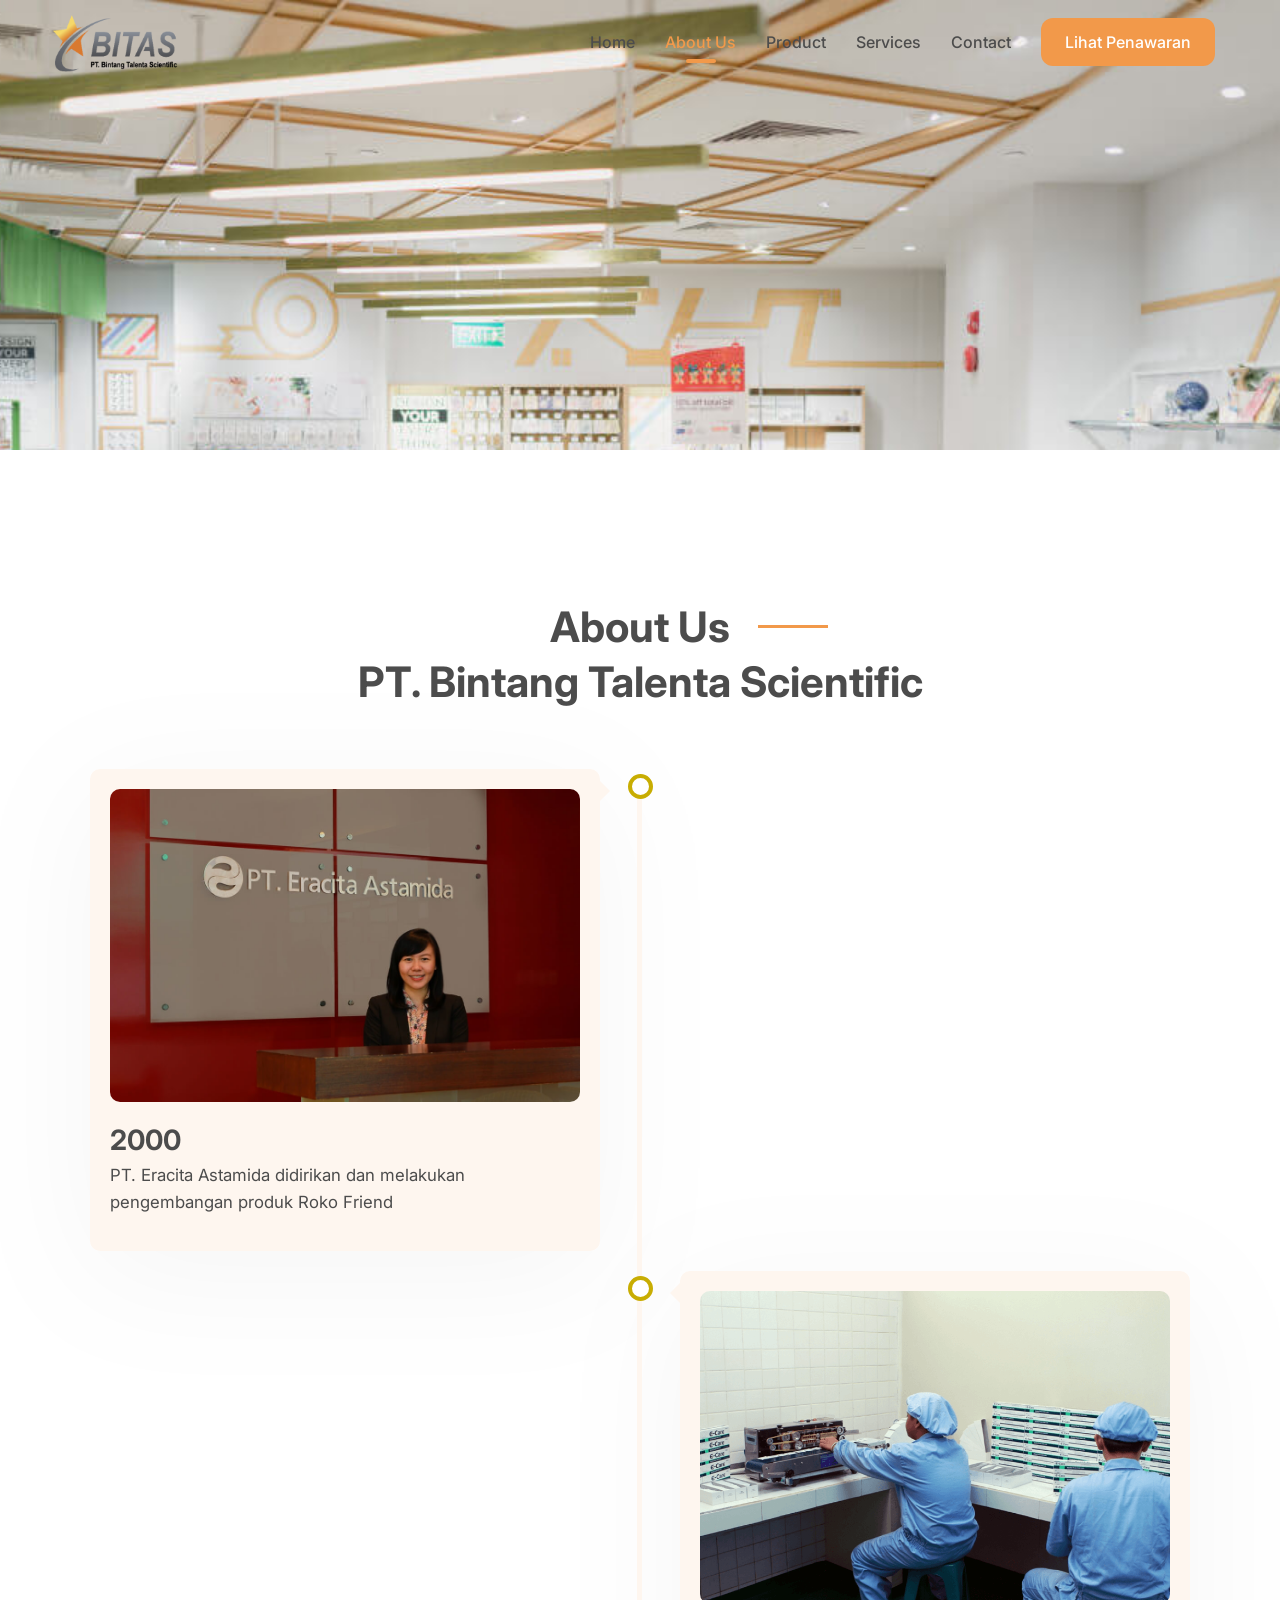
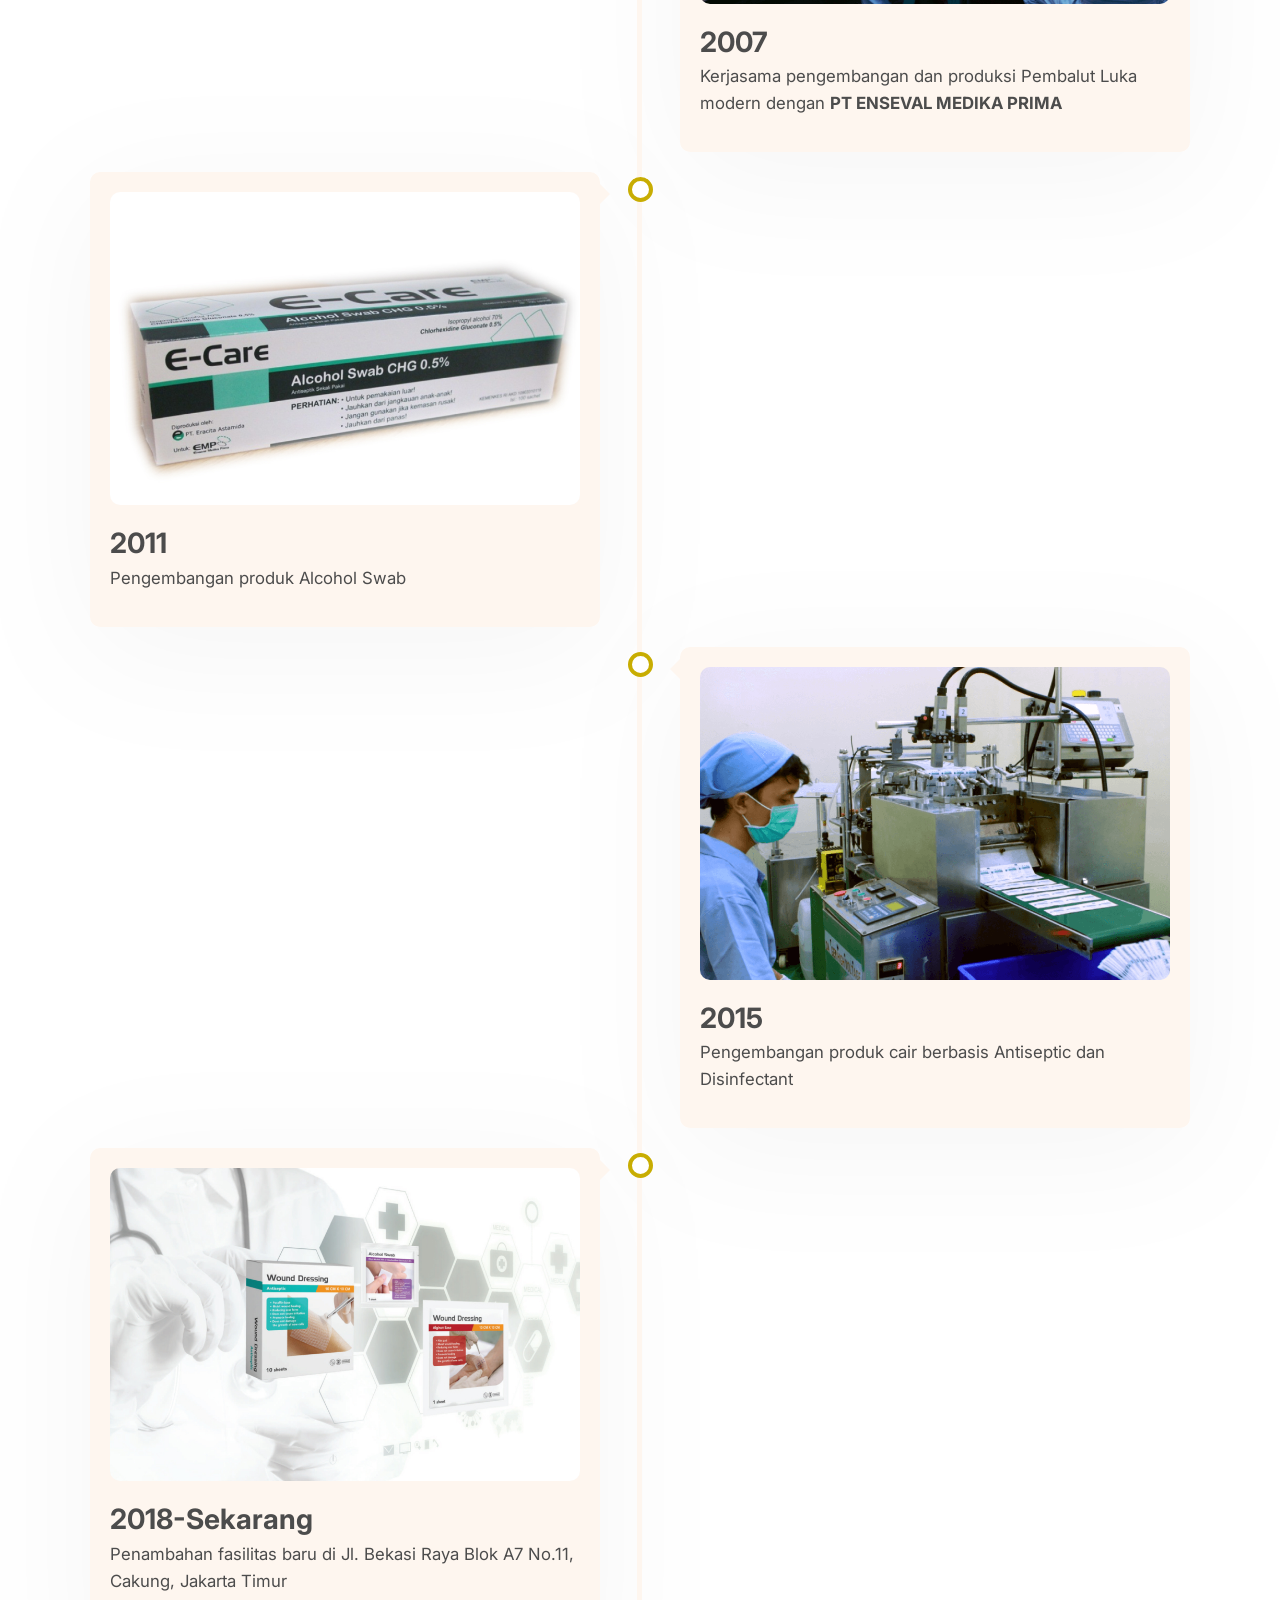
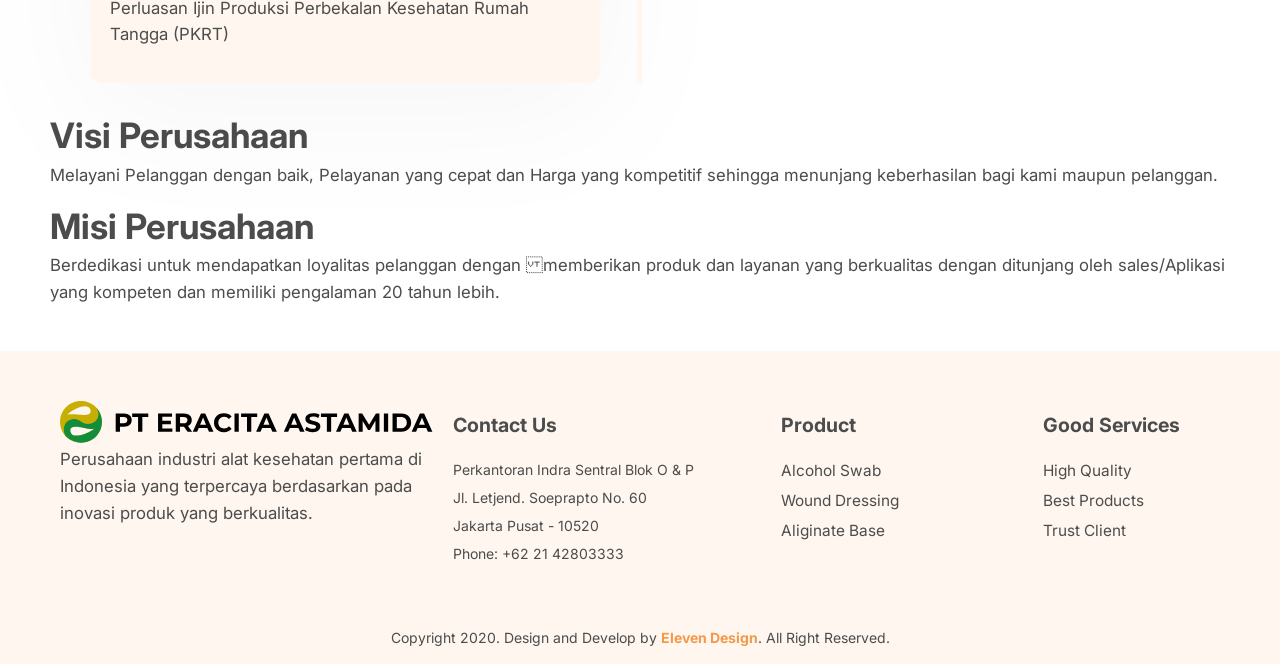
==== commit a8fdcfee: "Update Content & Style" ====
--- a/about.html
+++ b/about.html
@@ -1,34 +1,34 @@
 <!DOCTYPE html>
 <html lang="en">
 <head>
-    <meta charset="UTF-8">
-    <meta name="viewport" content="width=device-width, initial-scale=1.0">
-    <meta http-equiv="X-UA-Compatible" content="ie=edge">
-    <title>Eracita Astamida - Industri Alat Kesehatan dan Medis di Indonesia</title>
-    <meta name="description" content="Leading Sector Industri Alat Kesehatan dan Medis di Indonesia">
-    <meta name="keywords" content="alat kesehatan, alat medis, kosmetik, skin care, industri kesehatan, farmasi">
-    <link rel="shortcut icon" href="images/favicon.png" type="image/x-icon">
-
-    <!-- CSS -->
-    <link type="text/css" rel="stylesheet" href="css/style.min.css" />
-    <link type="text/css" rel="stylesheet" href="css/animate.min.css" />
-    <link type="text/css" rel="stylesheet" href="js/slick/slick.css">
-    <link type="text/css" rel="stylesheet" href="js/slick/slick-theme.css">
-
-    <!-- Font -->
-    <link href="https://fonts.googleapis.com/css?family=Poppins&display=swap" rel="stylesheet">
-    <link href="https://fonts.googleapis.com/css?family=Noto+Sans&display=swap" rel="stylesheet">
-    <link href="https://fonts.googleapis.com/css?family=Playfair+Display&display=swap" rel="stylesheet">
+  <meta charset="UTF-8">
+  <meta name="viewport" content="width=device-width, initial-scale=1.0">
+  <meta http-equiv="X-UA-Compatible" content="ie=edge">
+  <title>BITAS - Bintang Talenta Scientific</title>
+  <meta name="description" content="Leading Sector Industri Alat Kesehatan dan Medis di Indonesia">
+  <meta name="keywords" content="alat kesehatan, alat medis, kosmetik, skin care, industri kesehatan, farmasi">
+  <link rel="shortcut icon" href="images/favicon.png" type="image/x-icon">
+  
+  <!-- CSS -->
+  <link type="text/css" rel="stylesheet" href="css/style.css" />
+  <link type="text/css" rel="stylesheet" href="css/animate.min.css" />
+  <link type="text/css" rel="stylesheet" href="js/slick/slick.css">
+  <link type="text/css" rel="stylesheet" href="js/slick/slick-theme.css">
+
+  <!-- Font -->
+  <link rel="preconnect" href="https://fonts.googleapis.com">
+  <link rel="preconnect" href="https://fonts.gstatic.com" crossorigin>
+  <link href="https://fonts.googleapis.com/css2?family=Inter:wght@400;500;700&display=swap" rel="stylesheet">
 </head>
 <body>
 
     <!--Header-->
-    <div class="header">
+    <div class="header header--transparent">
       <div class="container">    
         <nav>
           <div class="logo">
             <a href="index.html">
-              <img src="images/logo-eracita.svg" alt="">
+              <img src="images/logo.png" alt="">
             </a>
           </div>
           <div class="navigation">
@@ -39,12 +39,11 @@
               <li><a href="services.html">Services</a></li>
               <li><a href="contact.html">Contact</a></li>
               <li class="navigation__cta">
-                <a href="https://api.whatsapp.com/send?phone=6285776097775&text=Hallo%20Eracita%20Astamida,%20Saya%20ingin%20menanyakan%20sesuatu%20untuk%20Kerjasama."
+                <a href=""
                     class="btn btn__primary"
                     target="_blank"
                 >
-                  <i><img src="images/svg/whatsapp.svg" alt=""></i>
-                  Chat
+                  Lihat Penawaran
                 </a>
               </li>
             </ul>
@@ -71,7 +70,7 @@
         <div class="page__title text-center">
           <h1 class="wow fadeInUp">
             About Us <br> 
-            PT. Eracita Astamida
+            PT. Bintang Talenta Scientific
           </h1>
         </div>
         <!--Timeline-->
@@ -141,16 +140,16 @@
             Visi Perusahaan
           </h1>
           <div class="page__content">
-            <p class="wow fadeInUp">Menjadi perusahaan industri alat kesehatan dalam negeri yang terpercaya berdasarkan pada inovasi produk, hubungan yang solid dengan customer dan kualitas produk yang memuaskan.</p>
+            <p class="wow fadeInUp">Melayani Pelanggan dengan baik, Pelayanan yang cepat dan Harga yang kompetitif sehingga menunjang keberhasilan bagi kami maupun pelanggan. 
+            </p>
           </div>
           <!--Misi-->
           <h1 class="wow fadeInUp">
             Misi Perusahaan
           </h1>
           <div class="page__content wow fadeInUp">          
-            <p>1. Memberikan produk dan layanan berkualitas yang melebihi harapan customer</p>
-            <p>2. Menciptakan nilai tambah di bidang kesehatan yang selaras dengan fungsi dari tiap-tiap produk dan layanan yang dihasilkan</p>
-            <p>3. Menciptakan suasana kerjasama yang terintegrasi dan konstruktif diantara stakeholders</p>            
+            <p>Berdedikasi untuk mendapatkan loyalitas pelanggan dengan +memberikan produk dan layanan yang berkualitas dengan ditunjang oleh sales/Aplikasi yang kompeten dan memiliki  pengalaman  20 tahun lebih.</p>
           </div>
         </div>
       </div>
--- a/css/style.css
+++ b/css/style.css
@@ -0,0 +1,2 @@
+@font-face{font-family:'proxima_novaregular';src:url("../fonts/proximanova-regular-webfont.woff2") format("woff2"),url("../fonts/proximanova-regular-webfont.woff") format("woff");font-weight:normal;font-style:normal}*,*:before,*:after{box-sizing:border-box}html{margin:0;padding:0;scroll-behavior:smooth}body{background:#fff;font-family:"Inter",sans-serif;font-size:14px;font-weight:400;line-height:1.3;-webkit-text-size-adjust:100%;-ms-text-size-adjust:100%;-webkit-font-smoothing:antialiased;margin:0;padding:0}article,aside,details,figcaption,figure,footer,header,hgroup,nav,section{display:block}a{color:inherit;text-decoration:none;vertical-align:top;outline:0;transition:all 0.2s ease}a:hover{text-decoration:none}a:focus,button:focus{outline:0;outline:-webkit-focus-ring-color auto 0;outline-offset:0}img{max-width:100%;width:auto;height:auto;vertical-align:top;border:0;-ms-interpolation-mode:bicubic}table{border-collapse:collapse}iframe{border:none;vertical-align:top}li,ul,ol{margin:0;padding:0}ul li{display:inline-block;list-style:none;vertical-align:top}input,button,select,textarea{font-family:inherit;font-size:inherit;line-height:inherit}input:focus::-webkit-input-placeholder,input:focus:-moz-placeholder,input:focus::-moz-placeholder,input:focus:-ms-input-placeholder{color:transparent}input[type=button],input[type=checkbox],input[type=radio],input[type=reset],input[type=submit],label,select{cursor:pointer}input[type=search]{box-sizing:content-box;-webkit-appearance:textfield}input[type=search]::-webkit-search-cancel-button,input[type=search]::-webkit-search-decoration{-webkit-appearance:none}button,input[type="button"],input[type="checkbox"],input[type="radio"],input[type="reset"],input[type="submit"],label,select{cursor:pointer}textarea{overflow:auto;vertical-align:top}h1,h2,h3,h4,h5,h6{margin:0;line-height:1.2;color:inherit;text-rendering:optimizelegibility}h1,h2,h3{line-height:1.3}h1{font-size:2.5em}h2{font-size:2em}h3{font-size:1.2857em}h4{font-size:1em}h5{font-size:.9375em}h6{font-size:.786em}p{line-height:1.6;margin:3px 0 15px}@media (min-width: 992px){.container{width:970px}}@media (min-width: 1200px){.container{width:1100px}}img{vertical-align:middle}.img-responsive{display:block;max-width:100%;height:auto;width:100%}.container{margin-right:auto;margin-left:auto;padding-left:10px;padding-right:10px}.row{margin-left:-10px;margin-right:-10px}.container-fluid{margin-right:auto;margin-left:auto}.col-xs-1,.col-sm-1,.col-md-1,.col-lg-1,.col-xs-2,.col-sm-2,.col-md-2,.col-lg-2,.col-xs-3,.col-sm-3,.col-md-3,.col-lg-3,.col-xs-4,.col-sm-4,.col-md-4,.col-lg-4,.col-xs-5,.col-sm-5,.col-md-5,.col-lg-5,.col-xs-6,.col-sm-6,.col-md-6,.col-lg-6,.col-xs-7,.col-sm-7,.col-md-7,.col-lg-7,.col-xs-8,.col-sm-8,.col-md-8,.col-lg-8,.col-xs-9,.col-sm-9,.col-md-9,.col-lg-9,.col-xs-10,.col-sm-10,.col-md-10,.col-lg-10,.col-xs-11,.col-sm-11,.col-md-11,.col-lg-11,.col-xs-12,.col-sm-12,.col-md-12,.col-lg-12{position:relative;min-height:1px;padding-left:10px;padding-right:10px}.col-xs-1,.col-xs-2,.col-xs-3,.col-xs-4,.col-xs-5,.col-xs-6,.col-xs-7,.col-xs-8,.col-xs-9,.col-xs-10,.col-xs-11,.col-xs-12{float:left}.col-xs-12{width:100%}.col-xs-11{width:91.66666667%}.col-xs-10{width:83.33333333%}.col-xs-9{width:75%}.col-xs-8{width:66.66666667%}.col-xs-7{width:58.33333333%}.col-xs-6{width:50%}.col-xs-5{width:41.66666667%}.col-xs-4{width:33.33333333%}.col-xs-3{width:25%}.col-xs-2{width:16.66666667%}.col-xs-1{width:8.33333333%}.col-xs-pull-12{right:100%}.col-xs-pull-11{right:91.66666667%}.col-xs-pull-10{right:83.33333333%}.col-xs-pull-9{right:75%}.col-xs-pull-8{right:66.66666667%}.col-xs-pull-7{right:58.33333333%}.col-xs-pull-6{right:50%}.col-xs-pull-5{right:41.66666667%}.col-xs-pull-4{right:33.33333333%}.col-xs-pull-3{right:25%}.col-xs-pull-2{right:16.66666667%}.col-xs-pull-1{right:8.33333333%}.col-xs-pull-0{right:auto}.col-xs-push-12{left:100%}.col-xs-push-11{left:91.66666667%}.col-xs-push-10{left:83.33333333%}.col-xs-push-9{left:75%}.col-xs-push-8{left:66.66666667%}.col-xs-push-7{left:58.33333333%}.col-xs-push-6{left:50%}.col-xs-push-5{left:41.66666667%}.col-xs-push-4{left:33.33333333%}.col-xs-push-3{left:25%}.col-xs-push-2{left:16.66666667%}.col-xs-push-1{left:8.33333333%}.col-xs-push-0{left:auto}.col-xs-offset-12{margin-left:100%}.col-xs-offset-11{margin-left:91.66666667%}.col-xs-offset-10{margin-left:83.33333333%}.col-xs-offset-9{margin-left:75%}.col-xs-offset-8{margin-left:66.66666667%}.col-xs-offset-7{margin-left:58.33333333%}.col-xs-offset-6{margin-left:50%}.col-xs-offset-5{margin-left:41.66666667%}.col-xs-offset-4{margin-left:33.33333333%}.col-xs-offset-3{margin-left:25%}.col-xs-offset-2{margin-left:16.66666667%}.col-xs-offset-1{margin-left:8.33333333%}.col-xs-offset-0{margin-left:0%}@media (min-width: 768px){.col-sm-1,.col-sm-2,.col-sm-3,.col-sm-4,.col-sm-5,.col-sm-6,.col-sm-7,.col-sm-8,.col-sm-9,.col-sm-10,.col-sm-11,.col-sm-12{float:left}.col-sm-12{width:100%}.col-sm-11{width:91.66666667%}.col-sm-10{width:83.33333333%}.col-sm-9{width:75%}.col-sm-8{width:66.66666667%}.col-sm-7{width:58.33333333%}.col-sm-6{width:50%}.col-sm-5{width:41.66666667%}.col-sm-4{width:33.33333333%}.col-sm-3{width:25%}.col-sm-2{width:16.66666667%}.col-sm-1{width:8.33333333%}}@media (min-width: 992px){.col-md-1,.col-md-2,.col-md-3,.col-md-4,.col-md-5,.col-md-6,.col-md-7,.col-md-8,.col-md-9,.col-md-10,.col-md-11,.col-md-12{float:left}.col-md-12{width:100%}.col-md-11{width:91.66666667%}.col-md-10{width:83.33333333%}.col-md-9{width:75%}.col-md-8{width:66.66666667%}.col-md-7{width:58.33333333%}.col-md-6{width:50%}.col-md-5{width:41.66666667%}.col-md-4{width:33.33333333%}.col-md-3{width:25%}.col-md-2{width:16.66666667%}.col-md-1{width:8.33333333%}}@media (min-width: 1200px){.col-lg-1,.col-lg-2,.col-lg-3,.col-lg-4,.col-lg-5,.col-lg-6,.col-lg-7,.col-lg-8,.col-lg-9,.col-lg-10,.col-lg-11,.col-lg-12{float:left}.col-lg-12{width:100%}.col-lg-11{width:91.66666667%}.col-lg-10{width:83.33333333%}.col-lg-9{width:75%}.col-lg-8{width:66.66666667%}.col-lg-7{width:58.33333333%}.col-lg-6{width:50%}.col-lg-5{width:41.66666667%}.col-lg-4{width:33.33333333%}.col-lg-3{width:25%}.col-lg-2{width:16.66666667%}.col-lg-1{width:8.33333333%}}.visible-xs,.visible-sm,.visible-md,.visible-lg{display:none !important}@media (max-width: 767px){.visible-xs{display:block !important}table.visible-xs{display:table !important}tr.visible-xs{display:table-row !important}th.visible-xs,td.visible-xs{display:table-cell !important}}@media (max-width: 767px){.visible-xs-block{display:block !important}}@media (max-width: 767px){.visible-xs-inline{display:inline !important}}@media (max-width: 767px){.visible-xs-inline-block{display:inline-block !important}}@media (min-width: 768px) and (max-width: 991px){.visible-sm{display:block !important}table.visible-sm{display:table !important}tr.visible-sm{display:table-row !important}th.visible-sm,td.visible-sm{display:table-cell !important}}@media (min-width: 768px) and (max-width: 991px){.visible-sm-block{display:block !important}}@media (min-width: 768px) and (max-width: 991px){.visible-sm-inline{display:inline !important}}@media (min-width: 768px) and (max-width: 991px){.visible-sm-inline-block{display:inline-block !important}}@media (min-width: 992px) and (max-width: 1199px){.visible-md{display:block !important}table.visible-md{display:table !important}tr.visible-md{display:table-row !important}th.visible-md,td.visible-md{display:table-cell !important}}@media (min-width: 992px) and (max-width: 1199px){.visible-md-block{display:block !important}}@media (min-width: 992px) and (max-width: 1199px){.visible-md-inline{display:inline !important}}@media (min-width: 992px) and (max-width: 1199px){.visible-md-inline-block{display:inline-block !important}}@media (min-width: 1200px){.visible-lg{display:block !important}table.visible-lg{display:table !important}tr.visible-lg{display:table-row !important}th.visible-lg,td.visible-lg{display:table-cell !important}}@media (min-width: 1200px){.visible-lg-block{display:block !important}}@media (min-width: 1200px){.visible-lg-inline{display:inline !important}}@media (min-width: 1200px){.visible-lg-inline-block{display:inline-block !important}}@media (max-width: 767px){.hidden-xs{display:none !important}}@media (min-width: 768px) and (max-width: 991px){.hidden-sm{display:none !important}}@media (min-width: 992px) and (max-width: 1199px){.hidden-md{display:none !important}}@media (min-width: 1200px){.hidden-lg{display:none !important}}.clearfix:after,.clearfix:before,.row:after,.row:before{display:table;content:"";line-height:0}.clearfix:after,.row:after{clear:both}.centerElement{display:flex;flex-direction:column;justify-content:center;align-content:center;width:100%;height:100%}.text-center{text-align:center}.display-table{display:table;width:100%;height:100%;position:relative;z-index:1}.display-center{display:table-cell;vertical-align:middle;width:100%;height:100%}.center-block{display:block;margin-left:auto;margin-right:auto;float:none;text-align:center}.container__full{height:100%}.round-1{box-shadow:0px 6px 10px rgba(0,0,0,0.2);overflow:hidden;border-top-left-radius:100px;border-bottom-right-radius:100px}.round-2{box-shadow:0px 6px 10px rgba(0,0,0,0.2);overflow:hidden;border-bottom-right-radius:100px;border-top-left-radius:100px}.btn{display:inline-block;text-align:center;vertical-align:middle;font-size:16px;font-weight:500;line-height:1.5;padding:12px 24px;border-radius:12px;transition:all .5s ease}.btn__primary{background:#F2994A;color:#fff;transform:translateY(0);border-color:#F2994A}.btn__secondary{background:#fef6ef;color:#F2994A;transform:translateY(0);border-color:#F2994A}.btn__outline{background:#fff;color:#F2994A !important}a{transition:all 0.2s ease}#scrollMouse{bottom:30px;position:absolute;left:0;z-index:2;right:0;margin:auto;text-align:center;width:25px}@media (max-width: 768px){#scrollMouse{bottom:10px}}#scrollMouse .wheel{border-radius:10px;height:9px;width:3px;display:block;margin:5px auto;background:#F2994A;position:relative;top:6px}#scrollMouse .wheel{-webkit-animation:mouse-wheel 1.2s ease infinite;-moz-animation:mouse-wheel 1.2s ease infinite}#scrollMouse span{display:block;width:10px;height:10px;transform:rotate(45deg);border-right:1px solid #F2994A;border-bottom:1px solid #F2994A;margin:0px auto}#scrollMouse .unu{margin-top:3px}#scrollMouse .unu,#scrollMouse .doi,#scrollMouse .trei{-webkit-animation:mouse-scroll 1s infinite;-moz-animation:mouse-scroll 1s infinite}#scrollMouse .unu{-webkit-animation-delay:.1s;-moz-animation-delay:.1s;-webkit-animation-direction:alternate}#scrollMouse .doi{-webkit-animation-delay:.2s;-moz-animation-delay:.2s;-webkit-animation-direction:alternate}#scrollMouse .trei{-webkit-animation-delay:.3s;-moz-animation-delay:.3s;-webkit-animation-direction:alternate}#scrollMouse .mouse{height:40px;width:25px;border-radius:15px;transform:none;background-color:#FFD8B5}@keyframes mouse-scroll{0%{opacity:0}50%{opacity:0.5}100%{opacity:1}}.mt1{margin-top:10px}.mt2{margin-top:20px}.mt3{margin-top:30px}.backtop{position:fixed;bottom:50px;right:50px;background:#F2994A;border-radius:50%;padding:10px;box-shadow:0px 10px 10px #cccccc;height:45px;width:45px;transition:all .4s ease;display:none;z-index:99}.backtop:hover{cursor:pointer;background:#F2994A}@media (max-width: 768px){.backtop{bottom:20px;right:20px}}#nav-icon1{width:60px;height:45px;position:relative;transform:rotate(0deg);transition:.5s ease-in-out;cursor:pointer;transform:scale(0.5)}#nav-icon1 span{display:block;position:absolute;height:9px;width:100%;background:#F2994A;border-radius:9px;opacity:1;left:0;transform:rotate(0deg);transition:.25s ease-in-out;z-index:100}#nav-icon1 span:nth-child(1){top:0px}#nav-icon1 span:nth-child(2){top:18px;width:60%}#nav-icon1 span:nth-child(3){top:36px}#nav-icon1.open span:nth-child(1){top:18px;transform:rotate(135deg)}#nav-icon1.open span:nth-child(2){opacity:0;left:-60px}#nav-icon1.open span:nth-child(3){top:18px;transform:rotate(-135deg)}.title-main{position:relative}.title-main h1{text-align:center;font-size:3em;margin:20px auto}@media (max-width: 768px){.title-main h1{font-size:2em}}.title-main:after{content:'';position:absolute;bottom:0;right:0;left:0;margin:auto;height:3px;width:70px;background:#148D3B}@media (max-width: 768px){.title-main:after{bottom:-10px}}.tab{background:#fff;border:1px solid #ccc;padding:5px 12px;border-radius:20px;display:inline-flex;margin-right:10px;cursor:pointer;white-space:nowrap;transition:all .3s ease-in-out}@media (max-width: 768px){.tab{display:inline-block;margin-right:4px;margin-bottom:6px}}.tab:hover{background:#E7F4EB;border:1px solid #F2994A}.tab.active{background:#F2994A;color:#fff;border:1px solid #F2994A}.tab-wrapper{display:flex;margin:20px auto}@media (max-width: 768px){.tab-wrapper{overflow-x:scroll;display:block;text-align:center}}.tab-content{display:flex;flex-wrap:wrap;justify-content:flex-start;width:100%}@media (min-width: 768px){.tab-content{margin-left:-8px;margin-right:-8px}}.tab-content__item{width:calc(100%/4);padding:8px;display:flex}@media (max-width: 768px){.tab-content__item{padding:4px;width:calc(100%/1)}}.card{background:#ffffff;box-shadow:0 0 24px -4px rgba(0,0,0,0.12);border-radius:16px;padding:8px;display:flex;flex-direction:column;margin-bottom:10px}.card__name{padding:10px;flex:1 0 auto}.card__name--title{font-size:1.5em;font-weight:600;line-height:1.5;margin-bottom:10px}.card__name--desc{line-height:normal;color:#848484;flex:1 0 auto}.card__foot{padding:10px}.label{height:16px;padding:0 8px;display:inline-flex;align-items:center;font-size:12px;line-height:0;letter-spacing:0.8px;text-decoration:none;color:#ffffff;border-radius:16px;background-color:#f1f1f1;white-space:nowrap;text-transform:capitalize}.label--info{background-color:#0eb3ff}.label--success{background-color:#9bce59}.label--warning{background-color:#f8a33f}.label--danger{background-color:#f25b61}.label--default{background-color:#54bfba}body{color:#4C4C4C;background:linear-gradient(121.49deg, #fff 0%, #FEF1E6 100%)}@media (min-width: 1200px){.container{width:1200px}}p{font-size:1.2em}.page{position:relative;padding:30px}@media (max-width: 768px){.page{padding:10px}}.page__inner{padding:40px 0px}.page__title{position:relative;margin:50px auto 50px}@media (max-width: 768px){.page__title{text-align:center}}.page__title h1{position:relative;z-index:10;font-size:3em}@media (max-width: 768px){.page__title h1{font-size:1.8em}}.page__title p{font-size:1.2em;margin:20px auto;position:relative;z-index:1}.shadowTitle{color:#fcf2e9;font-weight:bold;position:absolute;top:0}@media (max-width: 768px){.shadowTitle{font-size:3.5em}}.shadowTitle__1{font-size:8em;z-index:-1;top:-80px}@media (max-width: 768px){.shadowTitle__1{top:-30px;font-size:3.5em}}.shadowTitle__2{font-size:13em;top:-70px;left:-100px}@media (max-width: 768px){.shadowTitle__2{font-size:3.5em;top:-20px;left:0;right:0}}@media (min-width: 992px) and (max-width: 1100px){.shadowTitle__2{font-size:10em}}.shadowTitle__3{font-size:12em;left:0;right:0;margin:auto;z-index:0;top:80px}@media (max-width: 768px){.shadowTitle__3{font-size:3.5em;top:120%}}.shadowTitle__4{font-size:12em;bottom:10px;z-index:-1}@media (max-width: 768px){.shadowTitle__4{font-size:3.7em}}.shadowTitle__5{font-size:12em;left:0;z-index:0;top:50%}@media (max-width: 768px){.shadowTitle__5{font-size:4.5em;top:105%}}.shadowTitle__6{font-size:12em;left:0;z-index:0;top:70%}@media (max-width: 768px){.shadowTitle__6{font-size:4.5em;top:105%}}.wave{width:100%}.wave img{width:100%}.wave__top{bottom:0;left:0}.wave__bottom{top:0}.header{width:100%;display:flex;align-items:center;justify-content:center;z-index:100;transition:box-shadow .3s, color .5s, background-color .5s;position:fixed;height:85px}@media (max-width: 768px){.header{height:80px}}.header nav{display:flex;align-items:center;justify-content:space-between}@media (min-width: 768px){.header nav .logo{width:130px}}@media (max-width: 768px){.header nav .logo{width:100px}}.header nav .navigation{flex:1 70%}.header.fixed{position:fixed;width:100%;background:linear-gradient(121.49deg, #fff 0%, #FEF1E6 100%);opacity:1;transition:transform 0.4s cubic-bezier(0.4, 0, 0.2, 1) 0.3s,opacity 0s 0.3s;box-shadow:0 0 1.8rem rgba(0,0,0,0.15)}.header.fixed .navigation ul li a{color:#4C4C4C}.header.fixed .navigation ul li a:hover{color:#F2994A}.header .navigation__cta img{width:24px}.header .navigation__cta a{color:#fff !important;display:flex;align-items:center}.header .navigation__cta i{margin-right:10px}@media (max-width: 768px){.header .navigation{background:linear-gradient(121.49deg, #fff 0%, #FEF1E6 100%);padding:10px;position:fixed;top:0;left:0;width:100%;height:100%;z-index:2;transform:translateX(100%);transition:all .3s ease-in-out;display:flex;align-items:center;justify-content:center}}@media (min-width: 768px){.header .navigation ul{display:flex;align-items:center;justify-content:flex-end}}.header .navigation ul li{margin:5px 15px;position:relative}@media (max-width: 768px){.header .navigation ul li{display:block;margin:50px 10px;text-align:center}}.header .navigation ul li.active a{color:#F2994A}@media (min-width: 768px){.header .navigation ul li.active:before{height:4px;width:30px;border-radius:8px;background:#F2994A;position:absolute;content:'';bottom:-10px;left:0;right:0;margin:auto}}.header .navigation ul li a{color:#4C4C4C;font-size:16px;font-weight:500}.header .navigation ul li a:hover{color:#F2994A}@media (max-width: 768px){.header .navigation ul li a{font-weight:700}}.header .navigation.show{transform:translateX(0%)}.header .valign{display:flex;align-items:center}@media (max-width: 768px){.header .valign{display:block}}.header .menu__mobile{z-index:99}@media (max-width: 768px){.header .container{flex:1}}.cover{height:100vh;width:100%;position:relative;padding:0;overflow:hidden}.cover:before{content:'';position:absolute;bottom:0;left:-20%;height:500px;width:500px;background:linear-gradient(64.36deg, #fff 12.25%, #FFDCBF 94.83%);transform:rotate(180deg);border-radius:100%}@media (max-width: 768px){.cover:before{bottom:5%;left:-20%;height:200px;width:200px}}.cover .content{height:100%}.cover .content .container{display:flex;align-items:center;height:100%}.cover .content .tagline{position:relative;color:#4C4C4C;text-align:left}@media (max-width: 768px){.cover .content .tagline{text-align:center;margin-top:30px;padding:10px}}.cover .content .tagline h1{font-weight:bold;font-size:60px}@media (max-width: 768px){.cover .content .tagline h1{font-size:1.4em}}.cover .content .tagline h1 span{font-weight:bold}.cover .content .tagline p{margin:30px auto;font-size:1.2em}@media (max-width: 768px){.cover .content .tagline p{font-size:1em;margin:10px auto}}@media (max-width: 768px){.cover .content .button-area{margin:auto;text-align:center}}@media screen and (max-height: 600px){.cover .content .button-area{display:none}}.cover .content .valign{display:flex;align-items:center}@media (max-width: 768px){.cover .content .valign{display:block}}.cover .content .homepage{width:570px}@media (max-width: 768px){.cover .content .homepage{width:300px;height:auto;margin:auto}}@media (min-width: 768px) and (max-width: 1100px){.cover .content .homepage{width:450px}}.cover .content .homepage__item:focus{outline:none}.cover .content .homepage .slick-list{box-shadow:0px 6px 10px rgba(0,0,0,0.2);border-top-right-radius:50px;border-bottom-left-radius:50px}.cover .content .homepage .slick-slide.slick-current.slick-active.slick-center{transform:scale(1)}.cover .content .homepage .slick-dots{bottom:-60px}@media (max-width: 768px){.cover .content .homepage .slick-dots{bottom:-40px}}.cover .content .homepage .slick-dots li{width:40px}.cover .content .homepage .slick-dots li button:before{content:'';height:6px;border-radius:10px;width:40px;background:#F2994A}.cover .content .homepage .slick-prev,.cover .content .homepage .slick-next{width:40px;height:40px;z-index:2}.cover .content .homepage .slick-prev:before,.cover .content .homepage .slick-next:before{color:#F2994A;font-size:40px}.cover .content .homepage .slick-next{right:-4%}@media (max-width: 768px){.cover .content .homepage .slick-next{right:0;top:40%}}.cover .content .homepage .slick-prev{left:-4%}@media (max-width: 768px){.cover .content .homepage .slick-prev{left:0;top:40%;z-index:20}}.cover .hero{position:relative;z-index:2}.cover .hero img{width:100%}.cover .hero:before{content:'';position:absolute;z-index:-1;bottom:-10%;left:-10%;height:400px;width:400px;background:linear-gradient(114.28deg, #FFF9F5 13.91%, #FFF1E6 37.85%, #FFDCBF 84.98%);border-radius:100%}@media (max-width: 768px){.cover .hero:before{display:none;content:''}}.cover .social{position:absolute;bottom:40px;z-index:10}.cover .wave__top{position:absolute}.service{position:relative;background-color:#fff}@media (min-width: 768px){.service .wrapper{display:flex;flex-wrap:wrap;justify-content:center}}.service .item{margin:20px auto;width:280px;background:#fff;padding:16px;text-align:center;border-radius:10px;box-shadow:0px 0px 10px #ebebeb;transform:translateY(0px);transition:all .5s ease}@media (max-width: 768px){.service .item{width:auto}}.service .item:hover{box-shadow:0 30px 20px -17px rgba(50,50,93,0.25),0 18px 36px -18px rgba(0,0,0,0.3),0 -12px 36px -8px rgba(0,0,0,0.025);transform:translateY(-7px)}.service .item__images{width:200px;margin:auto;height:160px;display:flex;justify-content:center;align-items:center}.service .item__title{font-weight:bold;font-size:1rem;margin:16px auto;height:30px}.about{background-color:#fff}@media (min-width: 768px){.about{padding-top:100px}}.about .page__title h1:after{content:'';position:absolute;top:25px;left:calc(100% - 40%);height:3px;width:70px;background:#F2994A}@media (max-width: 768px){.about .page__title h1:after{top:auto;bottom:-10px;left:0;right:0;margin:auto;width:60px}}.about .visi-misi .page__title{margin:0px auto 10px}.about .visi-misi .page__title:after{left:calc(100% - 40%);width:60px;border-radius:10px}@media (max-width: 768px){.about .visi-misi .page__title:after{top:auto;bottom:-5px}}.about .timeline{position:relative;max-width:1200px;margin:0 auto}.about .timeline::after{content:'';position:absolute;width:5px;background-color:#fef6ef;top:20px;bottom:10px;left:50%;margin-left:-3px}.about .wrapper{padding:10px 40px;position:relative;background-color:inherit;width:50%}.about .wrapper::after{content:'';position:absolute;width:25px;height:25px;right:-13px;background-color:white;border:4px solid #C8AD02;top:15px;border-radius:50%;z-index:1}.about .left{left:0}.about .right{left:50%}.about .left::before{content:" ";height:0;position:absolute;top:22px;width:0;z-index:1;right:30px;border:medium solid #fef6ef;border-width:10px 0 10px 10px;border-color:transparent transparent transparent #fef6ef}.about .right::before{content:" ";height:0;position:absolute;top:22px;width:0;z-index:1;left:30px;border:medium solid #fef6ef;border-width:10px 10px 10px 0;border-color:transparent #fef6ef transparent transparent}.about .right::after{left:-12px}.about .content{padding:20px 20px;background-color:#fef6ef;color:#4C4C4C;position:relative;border-radius:10px;filter:drop-shadow(0px 24px 64px rgba(0,0,0,0.04))}.about .content .image{border-radius:10px;overflow:hidden;margin-bottom:20px}@media screen and (max-width: 768px){.about .timeline::after{left:10px}.about .wrapper{width:100%;padding-left:40px;padding-right:5px}.about .wrapper::before{left:30px;border:medium solid #fef6ef;border-width:10px 10px 10px 0;border-color:transparent #fef6ef transparent transparent}.about .left::after,.about .right::after{left:-2px}.about .right{left:0%}}.case-study .page__title h1:after{content:'';position:absolute;top:55px;right:0;left:0;margin:auto;height:3px;width:110px;background:#F2994A}@media (max-width: 768px){.case-study .page__title h1:after{top:auto;width:70px;bottom:-10px}}.case-study .project{overflow:visible}.case-study .project__item{width:calc(100% + 30px);transform:scale(0.8);transition:all .5s ease}.case-study .project__item:focus{outline:none !important}.case-study .project__item:hover{cursor:grab}.case-study .project__images{border-radius:15px;overflow:hidden;box-shadow:0px 15px 20px -17px rgba(50,50,93,0.25),0px 10px 36px -18px rgba(0,0,0,0.3),0 -12px 36px -8px rgba(0,0,0,0.025)}.case-study .project__title{margin-top:20px}.case-study .project__title h3{font-size:1.5em;margin:10px auto}.case-study .project__title p{font-size:14px}.case-study .project .slick-slide.slick-current.slick-active.slick-center{transform:scale(1)}.case-study .project .slick-dots{bottom:-60px}.case-study .project .slick-dots li button:before{font-size:13px;color:#F2994A}.case-study .project .slick-prev:before,.case-study .project .slick-next:before{color:#F2994A;font-size:40px}.case-study .project .slick-next{right:-4%}@media (max-width: 768px){.case-study .project .slick-next{right:0;top:40%}}.case-study .project .slick-prev{left:-4%}@media (max-width: 768px){.case-study .project .slick-prev{left:0;z-index:20;top:40%}}.case-study .project .slick-prev,.case-study .project .slick-next{width:37px;height:37px;z-index:2}.testimonials .page__title{position:absolute;width:45%}@media (max-width: 768px){.testimonials .page__title{width:100%;position:relative}}.testimonials .page__title:after{content:'';position:absolute;top:25px;left:260px;height:3px;width:110px;background:#F2994A}@media (max-width: 768px){.testimonials .page__title:after{top:38px;width:70px;left:0%;right:0;margin:auto}}.testimonials .page__title.client{position:relative;width:60%;text-align:center}@media (max-width: 768px){.testimonials .page__title.client{width:100%}}.testimonials .page__title.client:after{content:'';position:absolute;top:55px;right:0;left:0;margin:auto;height:3px;width:110px;background:#F2994A}@media (max-width: 768px){.testimonials .page__title.client:after{top:38px;width:70px}}.testimonials .page__title.client:before{content:url(../images/svg/dots.svg);position:absolute;top:-25px;left:80px}@media (max-width: 768px){.testimonials .page__title.client:before{content:''}}.testimonials .shadowTitle{top:55px}@media (max-width: 768px){.testimonials .shadowTitle{font-size:3em;top:0px}}.testimonials .client-list ul{margin:auto;text-align:center}.testimonials .client-list .item{width:15%}@media (max-width: 768px){.testimonials .client-list .item{width:40%;margin:10px}}.testimonials .shape{position:relative;margin-bottom:60px}@media (max-width: 768px){.testimonials .shape__bg{position:absolute}}.testimonials .shape .sliderTestimonial{position:absolute;top:200px;text-align:center;width:100%;left:0;right:0}@media (max-width: 768px){.testimonials .shape .sliderTestimonial{position:relative;top:0px}}.testimonials .shape .sliderTestimonial .item:focus{outline:none !important}.testimonials .shape .sliderTestimonial .item__images{width:180px;border-radius:50%;box-shadow:5px 5px 10px #ccc;margin:auto;overflow:hidden}@media (max-width: 768px){.testimonials .shape .sliderTestimonial .item__images{width:110px}}.testimonials .shape .sliderTestimonial .item__speech{margin:30px auto;width:70%}@media (max-width: 768px){.testimonials .shape .sliderTestimonial .item__speech{width:100%}}.testimonials .shape .sliderTestimonial .item__speech h2{font-weight:normal;line-height:1.7}@media (max-width: 768px){.testimonials .shape .sliderTestimonial .item__speech h2{font-size:1.2em}}.testimonials .shape .sliderTestimonial .item__profile--name{font-weight:bold;font-size:1.5em;margin-bottom:5px}.testimonials .shape .sliderTestimonial .item__profile--pt{font-size:1.1em}.testimonials .slick-dots{bottom:-60px}.testimonials .slick-dots li button:before{font-size:13px;color:#F2994A !important}.testimonials .slick-prev:before,.testimonials .slick-next:before{color:#F2994A;font-size:40px}.detail{padding:15px 20px}.product-info{display:flex;order:1;flex-direction:column;position:relative;border-radius:20px;padding:15px;color:#ffffff;background:linear-gradient(79.87deg, #148D3B .77%, #5AE487 97.33%);margin-bottom:20px}@media (max-width: 768px){.product-info{margin:20px -20px}}.product-info .title{font-size:1.8em;margin-bottom:15px}.product-info .icon{position:absolute;top:10px;right:10px}.product-image{display:flex;order:1;margin-bottom:15px;border-radius:10px;overflow:hidden;justify-content:center}@media (min-width: 768px){.product-image{box-shadow:0px 15px 20px -17px rgba(50,50,93,0.25),0px 10px 36px -18px rgba(0,0,0,0.3),0 -12px 36px -8px rgba(0,0,0,0.025);padding:10px}}.product-image img{max-width:400px}.product-content{display:flex;order:1;flex-direction:column;position:relative;margin:10px auto}.product-content .title{font-size:1.5em;font-weight:600;color:#4C4C4C;margin-bottom:10px}.product-content .description{color:#8D8C8C;line-height:normal}.product-recommend{position:relative;display:flex;flex-wrap:wrap;margin:8px -10px}.product-recommend__item{padding:0}.product-recommend .card{margin:10px}.contact{background-color:#fff}.contact .shadowTitle{font-size:11em;left:0;right:0;margin:auto;color:#f7f9fd;z-index:-1;top:10px}@media (max-width: 768px){.contact .shadowTitle{font-size:3.5em}}.contact .page__title:after{content:'';position:absolute;top:55px;left:0;right:0;margin:auto;height:3px;width:80px;background:#F2994A}@media (max-width: 768px){.contact .page__title:after{top:45px}}.contact__form{background:#fff;padding:30px;box-shadow:0px 10px 30px #ececec;border-radius:10px}@media (max-width: 768px){.contact__form{padding:8px 16px 24px}}.contact__form::after{content:url(../images/svg/dots.svg);position:absolute;bottom:-45px;right:-70px;z-index:2}@media (max-width: 768px){.contact__form::after{bottom:-75px;right:10px}}.contact__form .form__field{margin:10px auto 20px}.contact__form .form__field .control{border:0;outline:0;border-bottom:1px solid #9C9C9C;color:#4C4C4C;display:block;width:100%;background:transparent;padding:10px 0px;background-clip:padding-box;margin:10px auto}.contact .maps{margin:20px auto}.footer{position:relative;background:#fef6ef;overflow:hidden}.footer__content{padding:50px 10px}@media (max-width: 768px){.footer .details{width:100%}}.footer .details .subinfo .item__title{font-size:1.4em;height:50px;display:flex;align-items:center;font-weight:bold}.footer .details .subinfo .item__desc p{font-size:1.1em}.footer .details .subinfo .item__desc li{display:block;margin:10px auto}.footer .details .subinfo .item__desc li a{font-size:1.1em}.footer .copyright{text-align:center}.footer .copyright p{font-size:1em}.footer .copyright a{color:#F2994A;font-weight:bold}.banner{width:100%;padding-top:100px;height:450px;overflow:hidden;background-attachment:fixed;background-size:cover}.banner__about{background:url(../images/banner-1.jpg) no-repeat center}.banner__product{background:url(../images/banner-5.jpg) no-repeat center}.banner__services{background:url(../images/banner-4.jpg) no-repeat center}.banner__contact{background:url(../images/banner-2.jpg) no-repeat center;background-position:bottom}.banner__detail{background-image:linear-gradient(to top left, rgba(200,173,2,0.7), #209b48),url("../images/banner-5.jpg");display:flex;align-items:center;justify-content:center;color:#ffffff;flex-direction:column;text-align:center}@media (max-width: 768px){.banner{height:300px;padding-top:80px;background-attachment:scroll;background-size:contain;background-position:bottom}}@media (min-width: 768px){.banner{background-attachment:fixed;background-size:cover}}.banner img{width:100%}.illustration img{width:100%}
+/*# sourceMappingURL=style.css.map */
